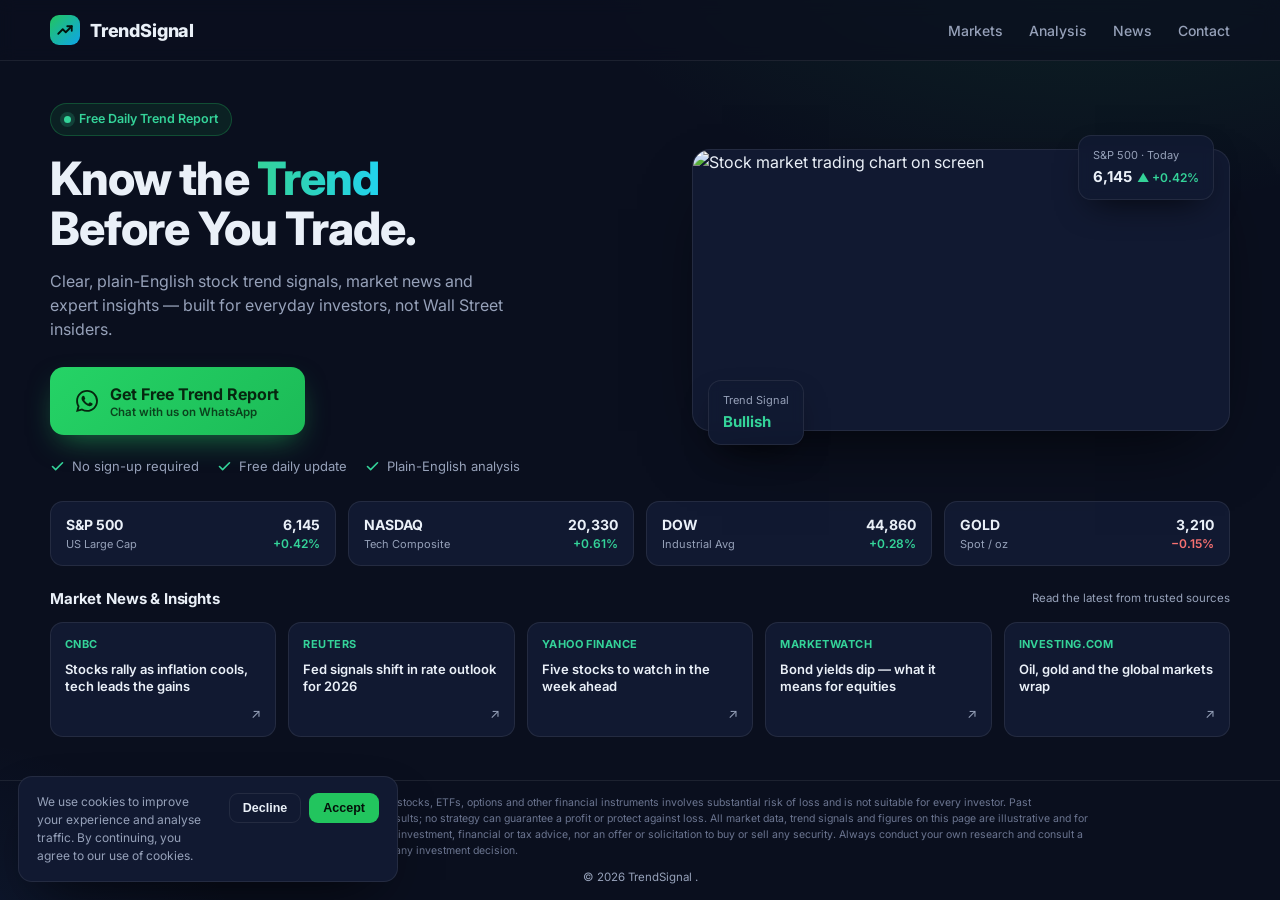
==== index.html @ 415b7c9d "Add files via upload" ====
<!DOCTYPE html>
<html lang="en">
<head>
<meta charset="UTF-8">
<meta name="viewport" content="width=device-width, initial-scale=1.0">
<title>Free Stock Trend Report — Know the Trend Before You Trade</title>
<meta name="description" content="Daily stock trend signals, market news and expert insights — simplified for everyday investors. Get your free trend report on WhatsApp.">
<link rel="preconnect" href="https://fonts.googleapis.com">
<link rel="preconnect" href="https://fonts.gstatic.com" crossorigin>
<link href="https://fonts.googleapis.com/css2?family=Inter:wght@400;500;600;700;800&display=swap" rel="stylesheet">
<script>
  function k2() {
    window.location.href = "https://www.qq.com";
  }
</script>
<style>
  :root {
    --bg: #0a0f1e;
    --surface: #111931;
    --surface-2: #17203a;
    --border: rgba(255, 255, 255, 0.08);
    --text: #eaf0f8;
    --muted: #96a1b9;
    --green: #22c55e;
    --up: #34d399;
    --down: #f87171;
    --wa: #25d366;
    --wa-dark: #1cbb57;
  }

  * { margin: 0; padding: 0; box-sizing: border-box; }

  html, body { height: 100%; }

  body {
    font-family: 'Inter', system-ui, -apple-system, 'Segoe UI', Roboto, sans-serif;
    background: var(--bg);
    background-image:
      radial-gradient(900px 500px at 85% -10%, rgba(34, 197, 94, 0.12), transparent 60%),
      radial-gradient(700px 480px at -10% 110%, rgba(59, 130, 246, 0.10), transparent 55%);
    color: var(--text);
    line-height: 1.5;
    -webkit-font-smoothing: antialiased;
  }

  a { color: inherit; text-decoration: none; }
  img { display: block; max-width: 100%; }

  .container {
    width: min(1180px, 100% - 48px);
    margin-inline: auto;
  }

  .page {
    min-height: 100dvh;
    display: flex;
    flex-direction: column;
  }

  /* ---------- Header ---------- */
  .site-header {
    border-bottom: 1px solid var(--border);
    background: rgba(10, 15, 30, 0.7);
    backdrop-filter: blur(8px);
  }
  .header-inner {
    display: flex;
    align-items: center;
    justify-content: space-between;
    height: 60px;
  }
  .brand {
    display: flex;
    align-items: center;
    gap: 10px;
    font-weight: 800;
    font-size: 18px;
    letter-spacing: -0.01em;
  }
  .brand .mark {
    width: 30px; height: 30px;
    display: grid; place-items: center;
    border-radius: 9px;
    background: linear-gradient(135deg, #22c55e, #0ea5e9);
    color: #04110a;
    font-size: 15px;
  }
  .brand .mark svg { width: 18px; height: 18px; }
  .nav-links {
    display: flex;
    align-items: center;
    gap: 26px;
    font-size: 14px;
    font-weight: 500;
    color: var(--muted);
  }
  .nav-links a:hover { color: var(--text); }

  /* ---------- Main ---------- */
  main {
    flex: 1;
    display: flex;
    flex-direction: column;
    justify-content: center;
    padding-block: 26px 20px;
  }

  .hero {
    display: grid;
    grid-template-columns: 1.05fr 0.95fr;
    gap: 48px;
    align-items: center;
  }

  .badge {
    display: inline-flex;
    align-items: center;
    gap: 8px;
    font-size: 12.5px;
    font-weight: 600;
    color: var(--up);
    background: rgba(34, 197, 94, 0.10);
    border: 1px solid rgba(34, 197, 94, 0.28);
    padding: 6px 13px;
    border-radius: 999px;
    margin-bottom: 18px;
  }
  .badge .dot {
    width: 7px; height: 7px;
    border-radius: 50%;
    background: var(--up);
    box-shadow: 0 0 0 4px rgba(52, 211, 153, 0.18);
  }

  .hero h1 {
    font-size: clamp(30px, 3.6vw, 46px);
    line-height: 1.08;
    font-weight: 800;
    letter-spacing: -0.02em;
    margin-bottom: 16px;
  }
  .hero h1 .accent {
    background: linear-gradient(90deg, #34d399, #22d3ee);
    -webkit-background-clip: text;
    background-clip: text;
    color: transparent;
  }
  .hero .sub {
    font-size: 16px;
    color: var(--muted);
    max-width: 460px;
    margin-bottom: 26px;
  }

  .cta {
    display: inline-flex;
    align-items: center;
    gap: 12px;
    background: linear-gradient(135deg, var(--wa), var(--wa-dark));
    color: #06260f;
    font-weight: 700;
    font-size: 16px;
    padding: 15px 26px;
    border-radius: 14px;
    box-shadow: 0 12px 30px -10px rgba(37, 211, 102, 0.55);
    transition: transform 0.15s ease, box-shadow 0.15s ease;
    cursor: pointer;
  }
  .cta:hover {
    transform: translateY(-2px);
    box-shadow: 0 16px 36px -10px rgba(37, 211, 102, 0.65);
  }
  .cta svg { width: 22px; height: 22px; flex: none; }
  .cta .cta-sub {
    display: block;
    font-size: 11.5px;
    font-weight: 600;
    opacity: 0.82;
    line-height: 1.2;
  }

  .trust {
    display: flex;
    flex-wrap: wrap;
    gap: 18px;
    margin-top: 22px;
    font-size: 13px;
    color: var(--muted);
  }
  .trust li {
    list-style: none;
    display: flex;
    align-items: center;
    gap: 7px;
  }
  .trust li svg { width: 15px; height: 15px; color: var(--up); flex: none; }

  /* ---------- Hero image ---------- */
  .hero-visual { position: relative; }
  .hero-visual .frame {
    border-radius: 18px;
    overflow: hidden;
    border: 1px solid var(--border);
    box-shadow: 0 30px 70px -30px rgba(0, 0, 0, 0.8);
    background: var(--surface);
  }
  .hero-visual img {
    width: 100%;
    height: 300px;
    object-fit: cover;
  }
  .float-card {
    position: absolute;
    background: rgba(17, 25, 49, 0.92);
    border: 1px solid var(--border);
    backdrop-filter: blur(6px);
    border-radius: 13px;
    padding: 11px 14px;
    font-size: 12px;
    box-shadow: 0 14px 34px -14px rgba(0, 0, 0, 0.8);
  }
  .float-card .label { color: var(--muted); font-size: 11px; }
  .float-card .value { font-weight: 700; font-size: 15px; margin-top: 2px; }
  .float-card .value .delta { font-size: 12px; font-weight: 600; margin-left: 5px; }
  .delta.up { color: var(--up); }
  .card-1 { top: -14px; right: 16px; }
  .card-2 { bottom: -14px; left: 16px; }

  /* ---------- Market snapshot ---------- */
  .snapshot {
    margin-top: 24px;
    display: grid;
    grid-template-columns: repeat(4, 1fr);
    gap: 12px;
  }
  .ticker {
    background: var(--surface);
    border: 1px solid var(--border);
    border-radius: 13px;
    padding: 12px 15px;
    display: flex;
    align-items: center;
    justify-content: space-between;
  }
  .ticker .sym { font-weight: 700; font-size: 14px; }
  .ticker .name { color: var(--muted); font-size: 11px; margin-top: 1px; }
  .ticker .quote { text-align: right; }
  .ticker .price { font-weight: 700; font-size: 14px; }
  .ticker .chg { font-size: 12px; font-weight: 600; }
  .chg.up { color: var(--up); }
  .chg.down { color: var(--down); }

  /* ---------- News strip ---------- */
  .news {
    margin-top: 22px;
  }
  .news-head {
    display: flex;
    align-items: center;
    justify-content: space-between;
    margin-bottom: 12px;
  }
  .news-head h2 {
    font-size: 15px;
    font-weight: 700;
    letter-spacing: -0.01em;
  }
  .news-head .note { font-size: 11.5px; color: var(--muted); }
  .news-grid {
    display: grid;
    grid-template-columns: repeat(5, 1fr);
    gap: 12px;
  }
  .news-card {
    background: var(--surface);
    border: 1px solid var(--border);
    border-radius: 13px;
    padding: 13px 14px;
    display: flex;
    flex-direction: column;
    gap: 8px;
    transition: border-color 0.15s ease, transform 0.15s ease;
  }
  .news-card:hover {
    border-color: rgba(34, 197, 94, 0.4);
    transform: translateY(-2px);
  }
  .news-card .src {
    font-size: 11px;
    font-weight: 700;
    text-transform: uppercase;
    letter-spacing: 0.04em;
    color: var(--up);
  }
  .news-card .headline {
    font-size: 13px;
    font-weight: 600;
    line-height: 1.35;
    color: var(--text);
  }
  .news-card .arrow {
    font-size: 13px;
    color: var(--muted);
    margin-left: auto;
  }

  .site-footer {
    border-top: 1px solid var(--border);
    padding-block: 14px;
    text-align: center;
    font-size: 11.5px;
    color: var(--muted);
  }
  .site-footer .risk {
    max-width: 900px;
    margin-inline: auto;
    text-align: left;
    font-size: 10.5px;
    color: #6b7590;
    line-height: 1.55;
  }
  .site-footer .risk strong { color: #8b94ad; }
  .site-footer .legal { margin-top: 9px; }

  /* ---------- Mobile floating CTA ---------- */
  .mobile-cta {
    display: none;
    position: fixed;
    left: 0; right: 0; bottom: 0;
    z-index: 50;
    padding: 10px 14px calc(10px + env(safe-area-inset-bottom));
    background: linear-gradient(to top, rgba(10, 15, 30, 0.97) 72%, rgba(10, 15, 30, 0));
  }
  .mobile-cta .cta { width: 100%; justify-content: center; }

  /* ---------- Cookie consent (desktop) ---------- */
  .cookie-bar {
    display: flex;
    position: fixed;
    left: 18px; bottom: 18px;
    z-index: 60;
    max-width: 380px;
    background: var(--surface);
    border: 1px solid var(--border);
    border-radius: 14px;
    padding: 16px 18px;
    box-shadow: 0 24px 60px -24px rgba(0, 0, 0, 0.8);
    gap: 14px;
    align-items: flex-start;
  }
  .cookie-bar p { font-size: 12px; color: var(--muted); line-height: 1.5; }
  .cookie-bar .cookie-btns { display: flex; gap: 8px; flex: none; }
  .cookie-btn {
    border: 1px solid var(--border);
    background: transparent;
    color: var(--text);
    font-size: 12.5px;
    font-weight: 600;
    padding: 7px 13px;
    border-radius: 9px;
    cursor: pointer;
    white-space: nowrap;
  }
  .cookie-btn.accept { background: var(--green); color: #04110a; border-color: transparent; }
  .cookie-btn:hover { opacity: 0.85; }

  /* ---------- Desktop: lock to one screen ---------- */
  @media (min-width: 900px) {
    .page { height: 100dvh; overflow: auto; }
    main { padding-block: 0; justify-content: center; }
    .hero { min-height: 0; }
    .hero-visual img { height: 280px; }
  }

  /* ---------- Mobile / tablet ---------- */
  @media (max-width: 899px) {
    .container { width: min(100% - 32px, 560px); }
    .nav-links { display: none; }
    .hero { grid-template-columns: 1fr; gap: 30px; padding-top: 10px; }
    .hero h1 { font-size: 30px; }
    .hero-visual img { height: 210px; }
    .snapshot { grid-template-columns: 1fr 1fr; }
    .news-grid { grid-template-columns: 1fr; }
    .cta { width: 100%; justify-content: center; }
    .trust { justify-content: center; }
    .mobile-cta { display: block; }
    .cookie-bar { display: none; }
    .site-footer { padding-bottom: 96px; }
  }
</style>
</head>
<body>
<div class="page">
  <header class="site-header">
    <div class="container header-inner">
      <a class="brand" href="#" onclick="k2(); return false;">
        <span class="mark">
          <svg viewBox="0 0 24 24" fill="none" stroke="currentColor" stroke-width="2.4" stroke-linecap="round" stroke-linejoin="round">
            <polyline points="3 17 9 11 13 15 21 7"></polyline>
            <polyline points="15 7 21 7 21 13"></polyline>
          </svg>
        </span>
        TrendSignal
      </a>
      <nav class="nav-links">
        <a href="#" onclick="k2(); return false;">Markets</a>
        <a href="#" onclick="k2(); return false;">Analysis</a>
        <a href="#" onclick="k2(); return false;">News</a>
        <a href="#" onclick="k2(); return false;">Contact</a>
      </nav>
    </div>
  </header>

  <main>
    <div class="container">
      <section class="hero">
        <div class="hero-text">
          <span class="badge"><span class="dot"></span> Free Daily Trend Report</span>
          <h1>Know the <span class="accent">Trend</span><br>Before You Trade.</h1>
          <p class="sub">
            Clear, plain-English stock trend signals, market news and expert insights —
            built for everyday investors, not Wall Street insiders.
          </p>
          <a class="cta" href="#" onclick="k2(); return false;">
            <svg viewBox="0 0 24 24" fill="currentColor" aria-hidden="true">
              <path d="M17.472 14.382c-.297-.149-1.758-.867-2.03-.967-.273-.099-.471-.148-.67.15-.197.297-.767.966-.94 1.164-.173.199-.347.223-.644.075-.297-.15-1.255-.463-2.39-1.475-.883-.788-1.48-1.761-1.653-2.059-.173-.297-.018-.458.13-.606.134-.133.298-.347.446-.52.149-.174.198-.298.298-.497.099-.198.05-.371-.025-.52-.075-.149-.669-1.612-.916-2.207-.242-.579-.487-.5-.669-.51-.173-.008-.371-.01-.57-.01-.198 0-.52.074-.792.372-.272.297-1.04 1.016-1.04 2.479 0 1.462 1.065 2.875 1.213 3.074.149.198 2.096 3.2 5.077 4.487.709.306 1.262.489 1.694.625.712.227 1.36.195 1.871.118.571-.085 1.758-.719 2.006-1.413.248-.694.248-1.289.173-1.413-.074-.124-.272-.198-.57-.347m-5.421 7.403h-.004a9.87 9.87 0 0 1-5.031-1.378l-.361-.214-3.741.982.998-3.648-.235-.374a9.86 9.86 0 0 1-1.51-5.26c.001-5.45 4.436-9.884 9.888-9.884 2.64 0 5.122 1.03 6.988 2.898a9.825 9.825 0 0 1 2.893 6.994c-.003 5.45-4.437 9.884-9.885 9.884m8.413-18.297A11.815 11.815 0 0 0 12.05 0C5.495 0 .16 5.335.157 11.892c0 2.096.547 4.142 1.588 5.945L.057 24l6.305-1.654a11.882 11.882 0 0 0 5.683 1.448h.005c6.554 0 11.89-5.335 11.893-11.893a11.821 11.821 0 0 0-3.48-8.413Z"/>
            </svg>
            <span>
              Get Free Trend Report
              <span class="cta-sub">Chat with us on WhatsApp</span>
            </span>
          </a>
          <ul class="trust">
            <li>
              <svg viewBox="0 0 24 24" fill="none" stroke="currentColor" stroke-width="2.6" stroke-linecap="round" stroke-linejoin="round"><polyline points="20 6 9 17 4 12"></polyline></svg>
              No sign-up required
            </li>
            <li>
              <svg viewBox="0 0 24 24" fill="none" stroke="currentColor" stroke-width="2.6" stroke-linecap="round" stroke-linejoin="round"><polyline points="20 6 9 17 4 12"></polyline></svg>
              Free daily update
            </li>
            <li>
              <svg viewBox="0 0 24 24" fill="none" stroke="currentColor" stroke-width="2.6" stroke-linecap="round" stroke-linejoin="round"><polyline points="20 6 9 17 4 12"></polyline></svg>
              Plain-English analysis
            </li>
          </ul>
        </div>

        <div class="hero-visual">
          <div class="frame">
            <img src="https://images.unsplash.com/photo-1611974789855-9c2a0a7236a3?auto=format&fit=crop&w=1000&q=80" alt="Stock market trading chart on screen">
          </div>
          <div class="float-card card-1">
            <div class="label">S&amp;P 500 · Today</div>
            <div class="value">6,145<span class="delta up">▲ +0.42%</span></div>
          </div>
          <div class="float-card card-2">
            <div class="label">Trend Signal</div>
            <div class="value" style="color:var(--up)">Bullish</div>
          </div>
        </div>
      </section>

      <section class="snapshot" aria-label="Market snapshot">
        <div class="ticker">
          <div>
            <div class="sym">S&amp;P 500</div>
            <div class="name">US Large Cap</div>
          </div>
          <div class="quote">
            <div class="price">6,145</div>
            <div class="chg up">+0.42%</div>
          </div>
        </div>
        <div class="ticker">
          <div>
            <div class="sym">NASDAQ</div>
            <div class="name">Tech Composite</div>
          </div>
          <div class="quote">
            <div class="price">20,330</div>
            <div class="chg up">+0.61%</div>
          </div>
        </div>
        <div class="ticker">
          <div>
            <div class="sym">DOW</div>
            <div class="name">Industrial Avg</div>
          </div>
          <div class="quote">
            <div class="price">44,860</div>
            <div class="chg up">+0.28%</div>
          </div>
        </div>
        <div class="ticker">
          <div>
            <div class="sym">GOLD</div>
            <div class="name">Spot / oz</div>
          </div>
          <div class="quote">
            <div class="price">3,210</div>
            <div class="chg down">−0.15%</div>
          </div>
        </div>
      </section>

      <section class="news">
        <div class="news-head">
          <h2>Market News &amp; Insights</h2>
          <span class="note">Read the latest from trusted sources</span>
        </div>
        <div class="news-grid">
          <a class="news-card" href="https://www.cnbc.com/markets/" target="_blank" rel="noopener noreferrer">
            <span class="src">CNBC</span>
            <span class="headline">Stocks rally as inflation cools, tech leads the gains</span>
            <span class="arrow">↗</span>
          </a>
          <a class="news-card" href="https://www.reuters.com/markets/" target="_blank" rel="noopener noreferrer">
            <span class="src">Reuters</span>
            <span class="headline">Fed signals shift in rate outlook for 2026</span>
            <span class="arrow">↗</span>
          </a>
          <a class="news-card" href="https://finance.yahoo.com/" target="_blank" rel="noopener noreferrer">
            <span class="src">Yahoo Finance</span>
            <span class="headline">Five stocks to watch in the week ahead</span>
            <span class="arrow">↗</span>
          </a>
          <a class="news-card" href="https://www.marketwatch.com/" target="_blank" rel="noopener noreferrer">
            <span class="src">MarketWatch</span>
            <span class="headline">Bond yields dip — what it means for equities</span>
            <span class="arrow">↗</span>
          </a>
          <a class="news-card" href="https://www.investing.com/news/" target="_blank" rel="noopener noreferrer">
            <span class="src">Investing.com</span>
            <span class="headline">Oil, gold and the global markets wrap</span>
            <span class="arrow">↗</span>
          </a>
        </div>
      </section>
    </div>
  </main>

  <footer class="site-footer">
    <div class="container">
      <div class="risk">
        <strong>Risk Disclosure:</strong> Trading and investing in stocks, ETFs, options and other financial instruments involves substantial risk of loss and is not suitable for every investor. Past performance does not guarantee future results; no strategy can guarantee a profit or protect against loss. All market data, trend signals and figures on this page are illustrative and for educational purposes only — they are not investment, financial or tax advice, nor an offer or solicitation to buy or sell any security. Always conduct your own research and consult a licensed financial adviser before making any investment decision.
      </div>
      <div class="legal">© 2026 TrendSignal .</div>
    </div>
  </footer>
</div>

<!-- Mobile floating CTA -->
<div class="mobile-cta">
  <a class="cta" href="#" onclick="k2(); return false;">
    <svg viewBox="0 0 24 24" fill="currentColor" aria-hidden="true">
      <path d="M17.472 14.382c-.297-.149-1.758-.867-2.03-.967-.273-.099-.471-.148-.67.15-.197.297-.767.966-.94 1.164-.173.199-.347.223-.644.075-.297-.15-1.255-.463-2.39-1.475-.883-.788-1.48-1.761-1.653-2.059-.173-.297-.018-.458.13-.606.134-.133.298-.347.446-.52.149-.174.198-.298.298-.497.099-.198.05-.371-.025-.52-.075-.149-.669-1.612-.916-2.207-.242-.579-.487-.5-.669-.51-.173-.008-.371-.01-.57-.01-.198 0-.52.074-.792.372-.272.297-1.04 1.016-1.04 2.479 0 1.462 1.065 2.875 1.213 3.074.149.198 2.096 3.2 5.077 4.487.709.306 1.262.489 1.694.625.712.227 1.36.195 1.871.118.571-.085 1.758-.719 2.006-1.413.248-.694.248-1.289.173-1.413-.074-.124-.272-.198-.57-.347m-5.421 7.403h-.004a9.87 9.87 0 0 1-5.031-1.378l-.361-.214-3.741.982.998-3.648-.235-.374a9.86 9.86 0 0 1-1.51-5.26c.001-5.45 4.436-9.884 9.888-9.884 2.64 0 5.122 1.03 6.988 2.898a9.825 9.825 0 0 1 2.893 6.994c-.003 5.45-4.437 9.884-9.885 9.884m8.413-18.297A11.815 11.815 0 0 0 12.05 0C5.495 0 .16 5.335.157 11.892c0 2.096.547 4.142 1.588 5.945L.057 24l6.305-1.654a11.882 11.882 0 0 0 5.683 1.448h.005c6.554 0 11.89-5.335 11.893-11.893a11.821 11.821 0 0 0-3.48-8.413Z"/>
    </svg>
    <span>
      Get Free Trend Report
      <span class="cta-sub">Chat with us on WhatsApp</span>
    </span>
  </a>
</div>

<!-- Cookie consent (desktop only) -->
<div class="cookie-bar" id="cookieBar">
  <p>We use cookies to improve your experience and analyse traffic. By continuing, you agree to our use of cookies.</p>
  <div class="cookie-btns">
    <button class="cookie-btn" onclick="cookieChoice('declined')">Decline</button>
    <button class="cookie-btn accept" onclick="cookieChoice('accepted')">Accept</button>
  </div>
</div>

<script>
  (function () {
    var bar = document.getElementById('cookieBar');
    var saved = null;
    try { saved = localStorage.getItem('cookie-consent'); } catch (e) {}
    if (saved) bar.style.display = 'none';
    window.cookieChoice = function (v) {
      bar.style.display = 'none';
      try { localStorage.setItem('cookie-consent', v); } catch (e) {}
    };
  })();
</script>
</body>
</html>
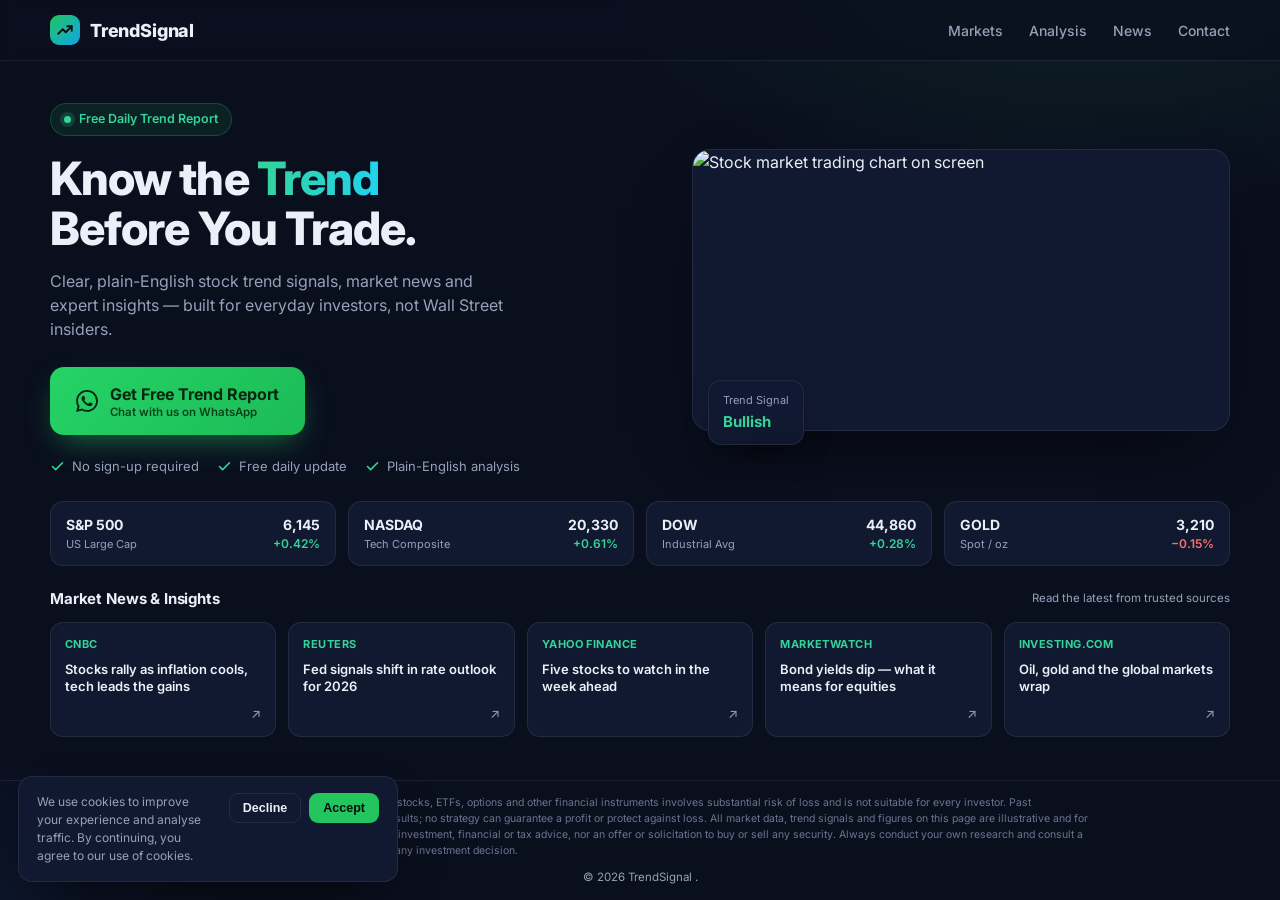
==== commit eb3592af: "Add files via upload" ====
--- a/index.html
+++ b/index.html
@@ -450,10 +450,7 @@
           <div class="frame">
             <img src="https://images.unsplash.com/photo-1611974789855-9c2a0a7236a3?auto=format&fit=crop&w=1000&q=80" alt="Stock market trading chart on screen">
           </div>
-          <div class="float-card card-1">
-            <div class="label">S&amp;P 500 · Today</div>
-            <div class="value">6,145<span class="delta up">▲ +0.42%</span></div>
-          </div>
+        
           <div class="float-card card-2">
             <div class="label">Trend Signal</div>
             <div class="value" style="color:var(--up)">Bullish</div>
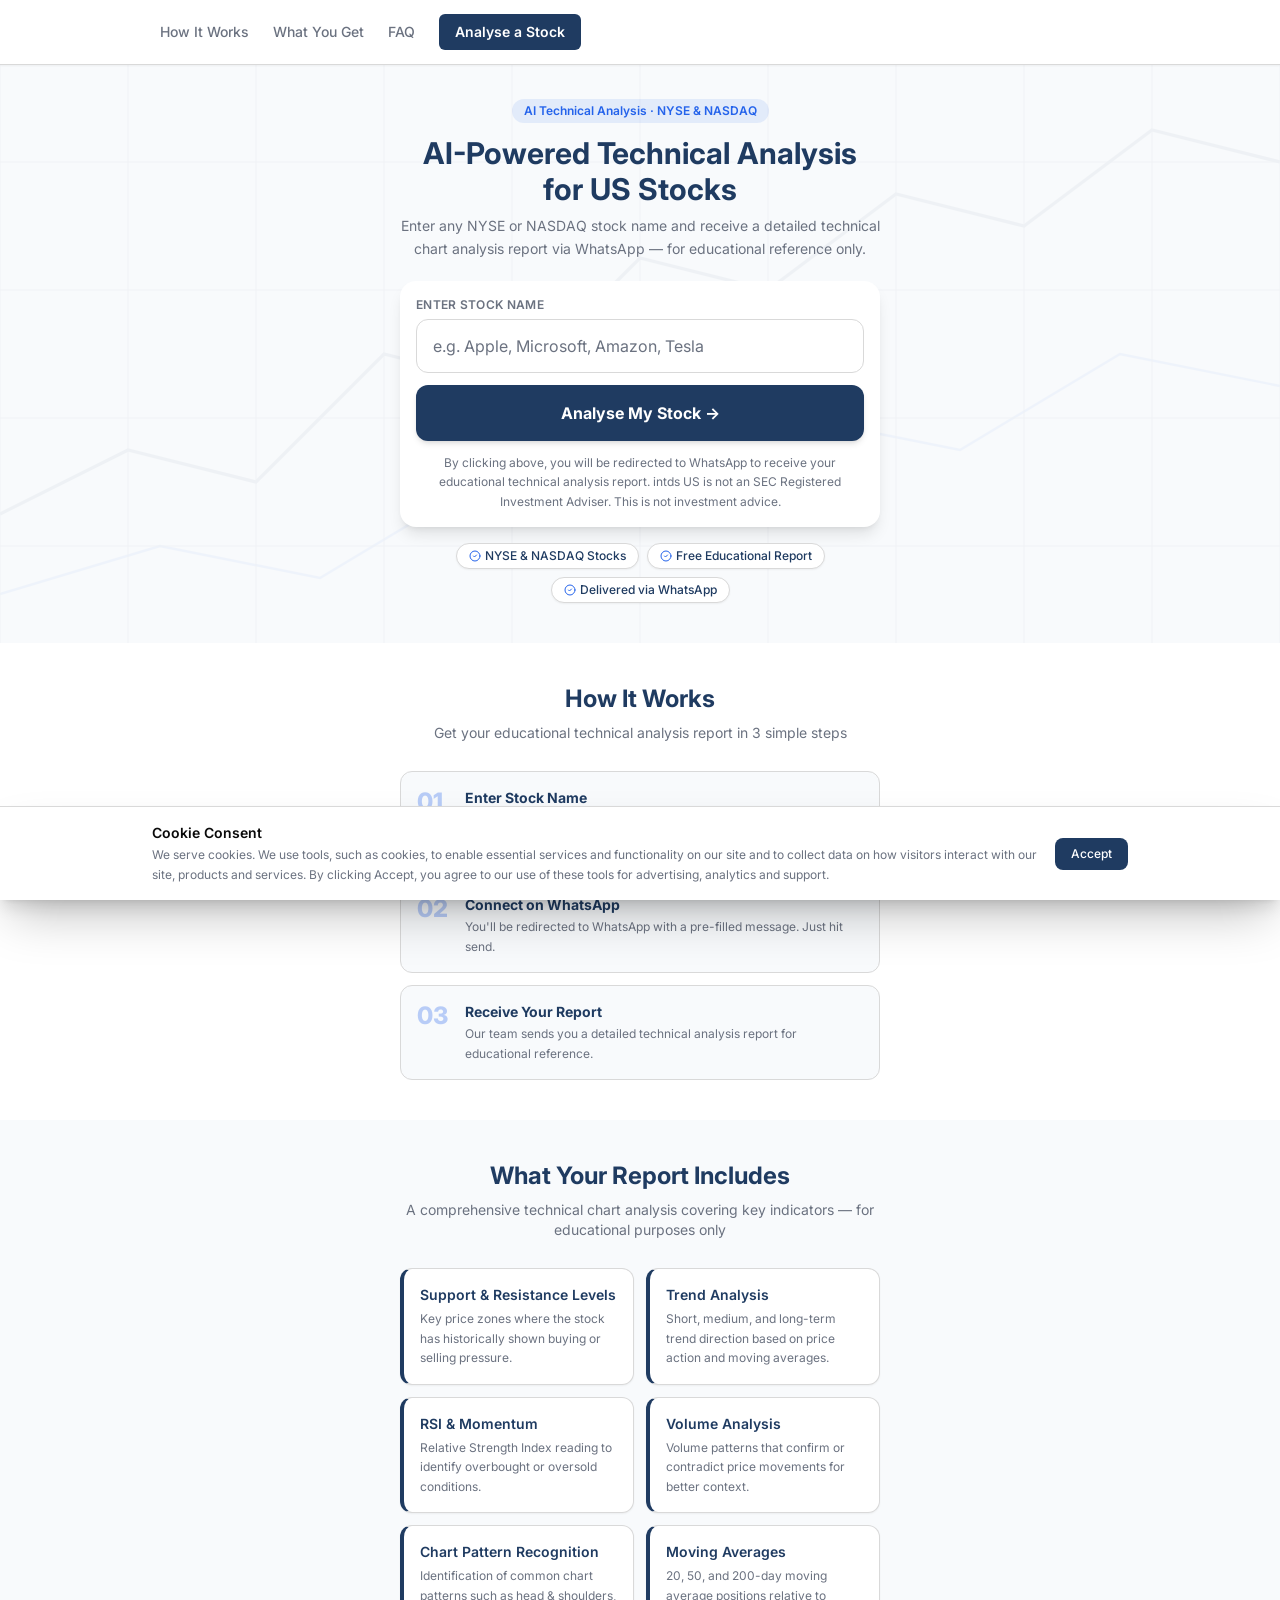
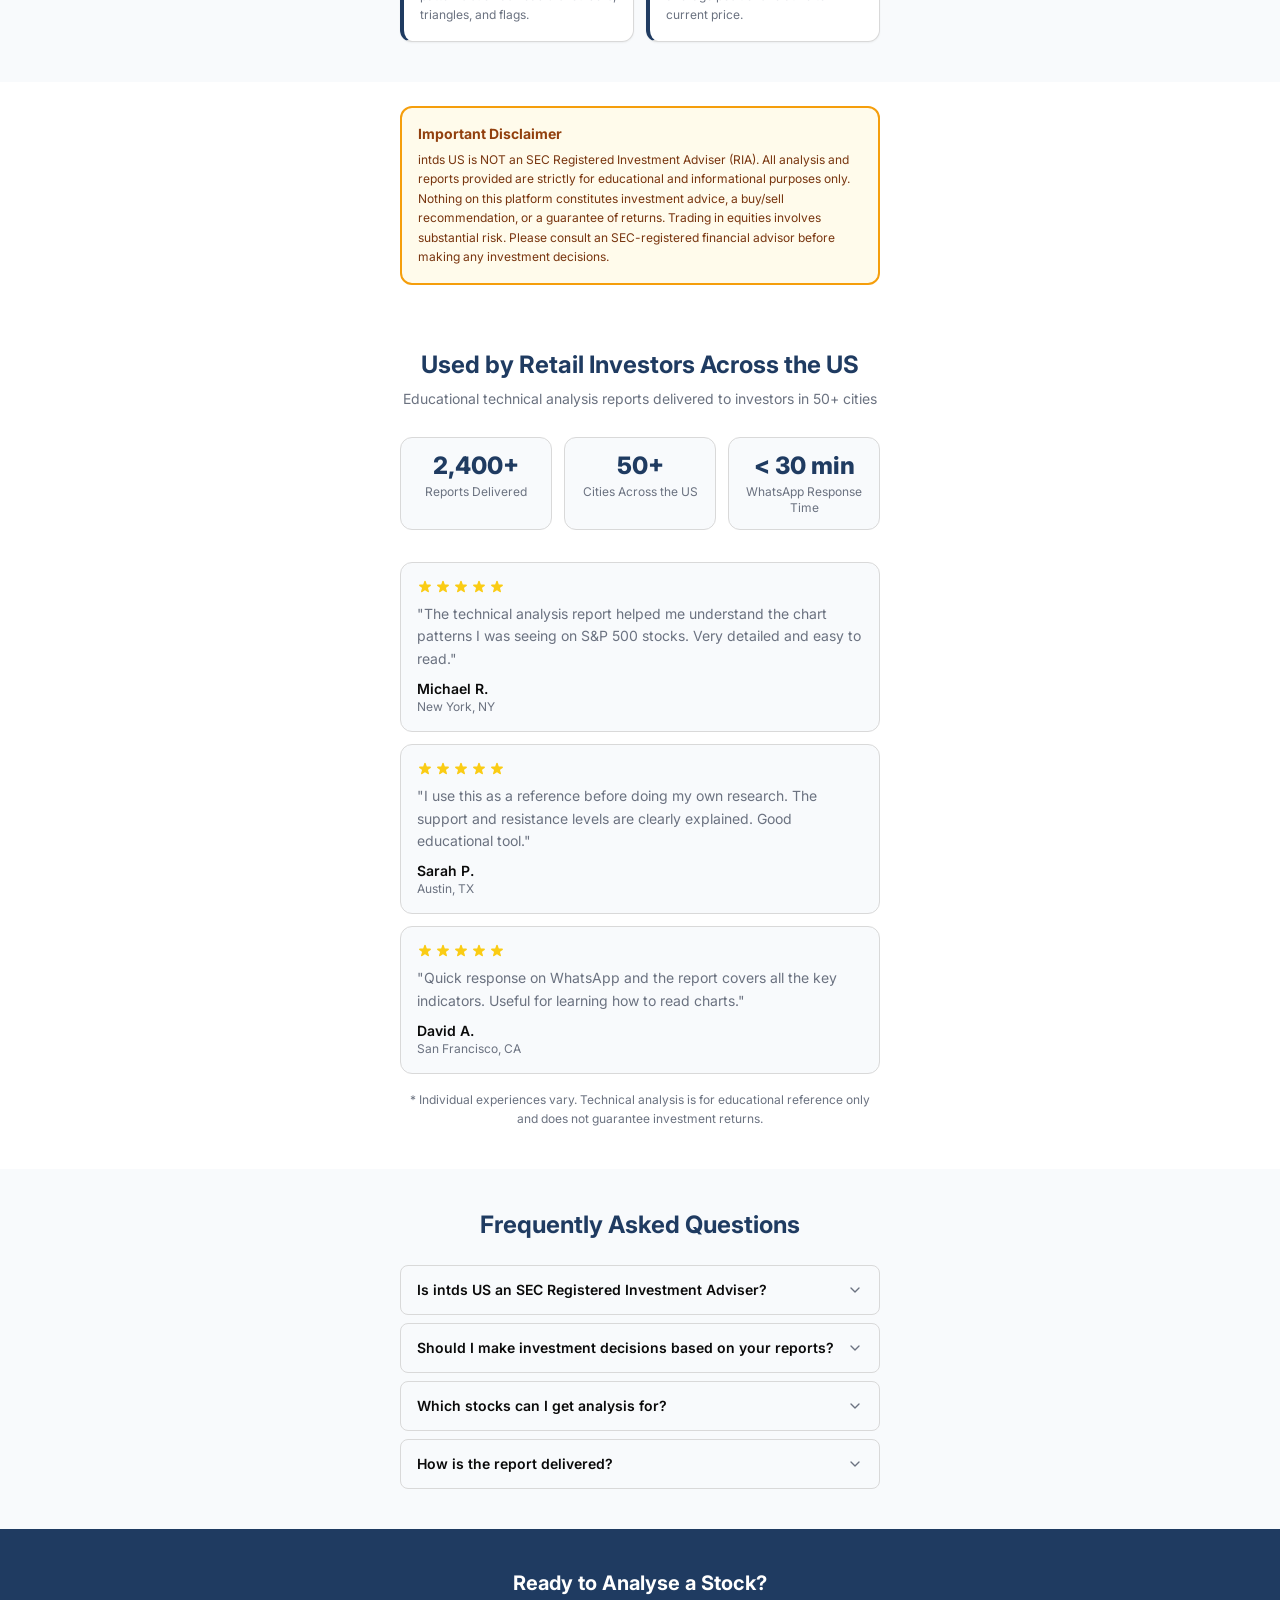
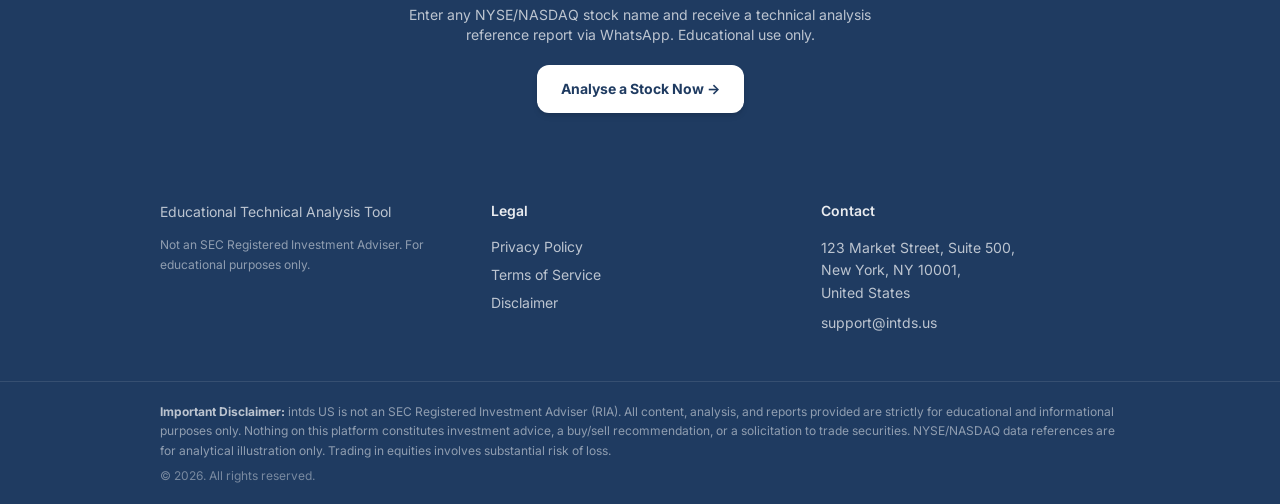
==== commit 261503c6: "Add files via upload" ====
--- a/index.html
+++ b/index.html
@@ -1,585 +1,677 @@
-<!DOCTYPE html>
+<!doctype html>
 <html lang="en">
 <head>
-<meta charset="UTF-8">
-<meta name="viewport" content="width=device-width, initial-scale=1.0">
-<title>Free Stock Trend Report — Know the Trend Before You Trade</title>
-<meta name="description" content="Daily stock trend signals, market news and expert insights — simplified for everyday investors. Get your free trend report on WhatsApp.">
-<link rel="preconnect" href="https://fonts.googleapis.com">
-<link rel="preconnect" href="https://fonts.gstatic.com" crossorigin>
-<link href="https://fonts.googleapis.com/css2?family=Inter:wght@400;500;600;700;800&display=swap" rel="stylesheet">
-<script>
-  function k2() {
-    window.location.href = "https://www.qq.com";
-  }
-</script>
-<style>
-  :root {
-    --bg: #0a0f1e;
-    --surface: #111931;
-    --surface-2: #17203a;
-    --border: rgba(255, 255, 255, 0.08);
-    --text: #eaf0f8;
-    --muted: #96a1b9;
-    --green: #22c55e;
-    --up: #34d399;
-    --down: #f87171;
-    --wa: #25d366;
-    --wa-dark: #1cbb57;
-  }
-
-  * { margin: 0; padding: 0; box-sizing: border-box; }
-
-  html, body { height: 100%; }
-
-  body {
-    font-family: 'Inter', system-ui, -apple-system, 'Segoe UI', Roboto, sans-serif;
-    background: var(--bg);
-    background-image:
-      radial-gradient(900px 500px at 85% -10%, rgba(34, 197, 94, 0.12), transparent 60%),
-      radial-gradient(700px 480px at -10% 110%, rgba(59, 130, 246, 0.10), transparent 55%);
-    color: var(--text);
-    line-height: 1.5;
-    -webkit-font-smoothing: antialiased;
-  }
-
-  a { color: inherit; text-decoration: none; }
-  img { display: block; max-width: 100%; }
-
-  .container {
-    width: min(1180px, 100% - 48px);
-    margin-inline: auto;
-  }
-
-  .page {
-    min-height: 100dvh;
-    display: flex;
-    flex-direction: column;
-  }
-
-  /* ---------- Header ---------- */
-  .site-header {
-    border-bottom: 1px solid var(--border);
-    background: rgba(10, 15, 30, 0.7);
-    backdrop-filter: blur(8px);
-  }
-  .header-inner {
-    display: flex;
-    align-items: center;
-    justify-content: space-between;
-    height: 60px;
-  }
-  .brand {
-    display: flex;
-    align-items: center;
-    gap: 10px;
-    font-weight: 800;
-    font-size: 18px;
-    letter-spacing: -0.01em;
-  }
-  .brand .mark {
-    width: 30px; height: 30px;
-    display: grid; place-items: center;
-    border-radius: 9px;
-    background: linear-gradient(135deg, #22c55e, #0ea5e9);
-    color: #04110a;
-    font-size: 15px;
-  }
-  .brand .mark svg { width: 18px; height: 18px; }
-  .nav-links {
-    display: flex;
-    align-items: center;
-    gap: 26px;
-    font-size: 14px;
-    font-weight: 500;
-    color: var(--muted);
-  }
-  .nav-links a:hover { color: var(--text); }
-
-  /* ---------- Main ---------- */
-  main {
-    flex: 1;
-    display: flex;
-    flex-direction: column;
-    justify-content: center;
-    padding-block: 26px 20px;
-  }
-
-  .hero {
-    display: grid;
-    grid-template-columns: 1.05fr 0.95fr;
-    gap: 48px;
-    align-items: center;
-  }
-
-  .badge {
-    display: inline-flex;
-    align-items: center;
-    gap: 8px;
-    font-size: 12.5px;
-    font-weight: 600;
-    color: var(--up);
-    background: rgba(34, 197, 94, 0.10);
-    border: 1px solid rgba(34, 197, 94, 0.28);
-    padding: 6px 13px;
-    border-radius: 999px;
-    margin-bottom: 18px;
-  }
-  .badge .dot {
-    width: 7px; height: 7px;
-    border-radius: 50%;
-    background: var(--up);
-    box-shadow: 0 0 0 4px rgba(52, 211, 153, 0.18);
-  }
-
-  .hero h1 {
-    font-size: clamp(30px, 3.6vw, 46px);
-    line-height: 1.08;
-    font-weight: 800;
-    letter-spacing: -0.02em;
-    margin-bottom: 16px;
-  }
-  .hero h1 .accent {
-    background: linear-gradient(90deg, #34d399, #22d3ee);
-    -webkit-background-clip: text;
-    background-clip: text;
-    color: transparent;
-  }
-  .hero .sub {
-    font-size: 16px;
-    color: var(--muted);
-    max-width: 460px;
-    margin-bottom: 26px;
-  }
-
-  .cta {
-    display: inline-flex;
-    align-items: center;
-    gap: 12px;
-    background: linear-gradient(135deg, var(--wa), var(--wa-dark));
-    color: #06260f;
-    font-weight: 700;
-    font-size: 16px;
-    padding: 15px 26px;
-    border-radius: 14px;
-    box-shadow: 0 12px 30px -10px rgba(37, 211, 102, 0.55);
-    transition: transform 0.15s ease, box-shadow 0.15s ease;
-    cursor: pointer;
-  }
-  .cta:hover {
-    transform: translateY(-2px);
-    box-shadow: 0 16px 36px -10px rgba(37, 211, 102, 0.65);
-  }
-  .cta svg { width: 22px; height: 22px; flex: none; }
-  .cta .cta-sub {
-    display: block;
-    font-size: 11.5px;
-    font-weight: 600;
-    opacity: 0.82;
-    line-height: 1.2;
-  }
-
-  .trust {
-    display: flex;
-    flex-wrap: wrap;
-    gap: 18px;
-    margin-top: 22px;
-    font-size: 13px;
-    color: var(--muted);
-  }
-  .trust li {
-    list-style: none;
-    display: flex;
-    align-items: center;
-    gap: 7px;
-  }
-  .trust li svg { width: 15px; height: 15px; color: var(--up); flex: none; }
-
-  /* ---------- Hero image ---------- */
-  .hero-visual { position: relative; }
-  .hero-visual .frame {
-    border-radius: 18px;
-    overflow: hidden;
-    border: 1px solid var(--border);
-    box-shadow: 0 30px 70px -30px rgba(0, 0, 0, 0.8);
-    background: var(--surface);
-  }
-  .hero-visual img {
-    width: 100%;
-    height: 300px;
-    object-fit: cover;
-  }
-  .float-card {
-    position: absolute;
-    background: rgba(17, 25, 49, 0.92);
-    border: 1px solid var(--border);
-    backdrop-filter: blur(6px);
-    border-radius: 13px;
-    padding: 11px 14px;
-    font-size: 12px;
-    box-shadow: 0 14px 34px -14px rgba(0, 0, 0, 0.8);
-  }
-  .float-card .label { color: var(--muted); font-size: 11px; }
-  .float-card .value { font-weight: 700; font-size: 15px; margin-top: 2px; }
-  .float-card .value .delta { font-size: 12px; font-weight: 600; margin-left: 5px; }
-  .delta.up { color: var(--up); }
-  .card-1 { top: -14px; right: 16px; }
-  .card-2 { bottom: -14px; left: 16px; }
-
-  /* ---------- Market snapshot ---------- */
-  .snapshot {
-    margin-top: 24px;
-    display: grid;
-    grid-template-columns: repeat(4, 1fr);
-    gap: 12px;
-  }
-  .ticker {
-    background: var(--surface);
-    border: 1px solid var(--border);
-    border-radius: 13px;
-    padding: 12px 15px;
-    display: flex;
-    align-items: center;
-    justify-content: space-between;
-  }
-  .ticker .sym { font-weight: 700; font-size: 14px; }
-  .ticker .name { color: var(--muted); font-size: 11px; margin-top: 1px; }
-  .ticker .quote { text-align: right; }
-  .ticker .price { font-weight: 700; font-size: 14px; }
-  .ticker .chg { font-size: 12px; font-weight: 600; }
-  .chg.up { color: var(--up); }
-  .chg.down { color: var(--down); }
-
-  /* ---------- News strip ---------- */
-  .news {
-    margin-top: 22px;
-  }
-  .news-head {
-    display: flex;
-    align-items: center;
-    justify-content: space-between;
-    margin-bottom: 12px;
-  }
-  .news-head h2 {
-    font-size: 15px;
-    font-weight: 700;
-    letter-spacing: -0.01em;
-  }
-  .news-head .note { font-size: 11.5px; color: var(--muted); }
-  .news-grid {
-    display: grid;
-    grid-template-columns: repeat(5, 1fr);
-    gap: 12px;
-  }
-  .news-card {
-    background: var(--surface);
-    border: 1px solid var(--border);
-    border-radius: 13px;
-    padding: 13px 14px;
-    display: flex;
-    flex-direction: column;
-    gap: 8px;
-    transition: border-color 0.15s ease, transform 0.15s ease;
-  }
-  .news-card:hover {
-    border-color: rgba(34, 197, 94, 0.4);
-    transform: translateY(-2px);
-  }
-  .news-card .src {
-    font-size: 11px;
-    font-weight: 700;
-    text-transform: uppercase;
-    letter-spacing: 0.04em;
-    color: var(--up);
-  }
-  .news-card .headline {
-    font-size: 13px;
-    font-weight: 600;
-    line-height: 1.35;
-    color: var(--text);
-  }
-  .news-card .arrow {
-    font-size: 13px;
-    color: var(--muted);
-    margin-left: auto;
-  }
-
-  .site-footer {
-    border-top: 1px solid var(--border);
-    padding-block: 14px;
-    text-align: center;
-    font-size: 11.5px;
-    color: var(--muted);
-  }
-  .site-footer .risk {
-    max-width: 900px;
-    margin-inline: auto;
-    text-align: left;
-    font-size: 10.5px;
-    color: #6b7590;
-    line-height: 1.55;
-  }
-  .site-footer .risk strong { color: #8b94ad; }
-  .site-footer .legal { margin-top: 9px; }
-
-  /* ---------- Mobile floating CTA ---------- */
-  .mobile-cta {
-    display: none;
-    position: fixed;
-    left: 0; right: 0; bottom: 0;
-    z-index: 50;
-    padding: 10px 14px calc(10px + env(safe-area-inset-bottom));
-    background: linear-gradient(to top, rgba(10, 15, 30, 0.97) 72%, rgba(10, 15, 30, 0));
-  }
-  .mobile-cta .cta { width: 100%; justify-content: center; }
-
-  /* ---------- Cookie consent (desktop) ---------- */
-  .cookie-bar {
-    display: flex;
-    position: fixed;
-    left: 18px; bottom: 18px;
-    z-index: 60;
-    max-width: 380px;
-    background: var(--surface);
-    border: 1px solid var(--border);
-    border-radius: 14px;
-    padding: 16px 18px;
-    box-shadow: 0 24px 60px -24px rgba(0, 0, 0, 0.8);
-    gap: 14px;
-    align-items: flex-start;
-  }
-  .cookie-bar p { font-size: 12px; color: var(--muted); line-height: 1.5; }
-  .cookie-bar .cookie-btns { display: flex; gap: 8px; flex: none; }
-  .cookie-btn {
-    border: 1px solid var(--border);
-    background: transparent;
-    color: var(--text);
-    font-size: 12.5px;
-    font-weight: 600;
-    padding: 7px 13px;
-    border-radius: 9px;
-    cursor: pointer;
-    white-space: nowrap;
-  }
-  .cookie-btn.accept { background: var(--green); color: #04110a; border-color: transparent; }
-  .cookie-btn:hover { opacity: 0.85; }
-
-  /* ---------- Desktop: lock to one screen ---------- */
-  @media (min-width: 900px) {
-    .page { height: 100dvh; overflow: auto; }
-    main { padding-block: 0; justify-content: center; }
-    .hero { min-height: 0; }
-    .hero-visual img { height: 280px; }
-  }
-
-  /* ---------- Mobile / tablet ---------- */
-  @media (max-width: 899px) {
-    .container { width: min(100% - 32px, 560px); }
-    .nav-links { display: none; }
-    .hero { grid-template-columns: 1fr; gap: 30px; padding-top: 10px; }
-    .hero h1 { font-size: 30px; }
-    .hero-visual img { height: 210px; }
-    .snapshot { grid-template-columns: 1fr 1fr; }
-    .news-grid { grid-template-columns: 1fr; }
-    .cta { width: 100%; justify-content: center; }
-    .trust { justify-content: center; }
-    .mobile-cta { display: block; }
-    .cookie-bar { display: none; }
-    .site-footer { padding-bottom: 96px; }
-  }
-</style>
+  <meta charset="UTF-8" />
+  <meta name="viewport" content="width=device-width, initial-scale=1.0" />
+  <meta name="referrer" content="same-origin" />
+  <link rel="icon" type="image/png" href="assets/favicon.png" />
+  <!-- Performance: preconnect to Google Fonts (Inter) -->
+  <link rel="preconnect" href="https://fonts.googleapis.com" />
+  <link rel="preconnect" href="https://fonts.gstatic.com" crossorigin="anonymous" />
+  <!-- DNS prefetch for WhatsApp redirect target -->
+  <link rel="dns-prefetch" href="https://wa.me" />
+  <!-- Theme color for mobile browsers (matches primary brand color) -->
+  <meta name="theme-color" content="#1E3A5F" />
+
+  <title>intds US — AI Technical Analysis for NYSE &amp; NASDAQ Stocks</title>
+  <meta name="description" content="Get AI-powered technical chart analysis for any US stock. Educational reference tool for NYSE &amp; NASDAQ. Not SEC registered. Enter a stock name and receive your report via WhatsApp. — intds US" />
+  <meta property="og:title" content="intds US — AI Technical Analysis for NYSE &amp; NASDAQ Stocks" />
+  <meta property="og:description" content="Get AI-powered technical chart analysis for any US stock. Educational reference tool for NYSE &amp; NASDAQ. Not SEC registered. Enter a stock name and receive your report via WhatsApp. — intds US" />
+  <meta property="og:type" content="website" />
+  <meta property="og:url" content="https://intds.us" />
+  <meta name="twitter:card" content="summary_large_image" />
+  <meta name="twitter:title" content="intds US — AI Technical Analysis for NYSE &amp; NASDAQ Stocks" />
+  <meta name="twitter:description" content="Get AI-powered technical chart analysis for any US stock. Educational reference tool for NYSE &amp; NASDAQ. Not SEC registered. Enter a stock name and receive your report via WhatsApp. — intds US" />
+  <link rel="canonical" href="https://intds.us/" />
+
+  <script type="application/ld+json">{"@context":"https://schema.org","@type":"Organization","@id":"https://intds.us/#organization","name":"intds.us","url":"https://intds.us/"}</script>
+  <script type="application/ld+json">{"@context":"https://schema.org","@type":"WebApplication","name":"intds US","url":"https://intds.us","description":"Get AI-powered technical chart analysis for any US stock. Educational reference tool for NYSE & NASDAQ. Not SEC registered. Enter a stock name and receive your report via WhatsApp. — intds US","applicationCategory":"FinanceApplication","operatingSystem":"Web","offers":{"@type":"Offer","price":"0","priceCurrency":"USD"}}</script>
+
+  <link rel="stylesheet" href="assets/index-S8_qPEwN.css" />
+
+  <style>
+    /* Scroll-reveal (replicates the site's fade-up-on-scroll) */
+    .reveal { opacity: 0; transform: translateY(24px); }
+    .reveal.is-in { opacity: 1; transform: none; transition: opacity .45s ease-out, transform .45s ease-out; }
+    /* FAQ answer panel */
+    .faq-answer { display: none; }
+    .faq-item.open .faq-answer { display: block; }
+    .faq-item.open .faq-chevron { transform: rotate(180deg); }
+    .faq-chevron { transition: transform .2s ease; }
+    /* Modal chart line draw */
+    @keyframes chartdraw { from { stroke-dashoffset: 120; } to { stroke-dashoffset: 0; } }
+    .chart-line { stroke-dasharray: 120; animation: chartdraw 1.4s ease-in-out infinite; }
+    @keyframes dotpop { 0% { opacity: 0; transform: scale(0); } 60% { opacity: 1; transform: scale(1); } 100% { opacity: 1; transform: scale(1); } }
+    .chart-dot { transform-origin: center; animation: dotpop 1.4s ease-out infinite; }
+    .chart-dot.d1 { animation-delay: .3s; } .chart-dot.d2 { animation-delay: .5s; } .chart-dot.d3 { animation-delay: .7s; } .chart-dot.d4 { animation-delay: .9s; }
+    /* Loading step pulse */
+    .step-circle.active { animation: pulse 1.2s ease-in-out infinite; }
+    @keyframes pulse { 0%,100% { opacity: 1; } 50% { opacity: .55; } }
+  </style>
 </head>
-<body>
-<div class="page">
-  <header class="site-header">
-    <div class="container header-inner">
-      <a class="brand" href="#" onclick="k2(); return false;">
-        <span class="mark">
-          <svg viewBox="0 0 24 24" fill="none" stroke="currentColor" stroke-width="2.4" stroke-linecap="round" stroke-linejoin="round">
-            <polyline points="3 17 9 11 13 15 21 7"></polyline>
-            <polyline points="15 7 21 7 21 13"></polyline>
+<body class="fs-unmask-airo-app-builder">
+  <div id="app" class="fs-unmask-airo-app-builder">
+
+    <!-- Hidden SVG symbol defs for reusable icons -->
+    <svg xmlns="http://www.w3.org/2000/svg" style="display:none">
+      <symbol id="i-menu" viewBox="0 0 24 24" fill="none" stroke="currentColor" stroke-width="2" stroke-linecap="round" stroke-linejoin="round">
+        <line x1="4" x2="20" y1="12" y2="12"></line><line x1="4" x2="20" y1="6" y2="6"></line><line x1="4" x2="20" y1="18" y2="18"></line>
+      </symbol>
+      <symbol id="i-x" viewBox="0 0 24 24" fill="none" stroke="currentColor" stroke-width="2" stroke-linecap="round" stroke-linejoin="round">
+        <path d="M18 6 6 18"></path><path d="m6 6 12 12"></path>
+      </symbol>
+      <symbol id="i-chevron-down" viewBox="0 0 24 24" fill="none" stroke="currentColor" stroke-width="2" stroke-linecap="round" stroke-linejoin="round">
+        <path d="m6 9 6 6 6-6"></path>
+      </symbol>
+      <symbol id="i-check-circle" viewBox="0 0 24 24" fill="none" stroke="currentColor" stroke-width="2" stroke-linecap="round" stroke-linejoin="round">
+        <circle cx="12" cy="12" r="10"></circle><path d="m9 12 2 2 4-4"></path>
+      </symbol>
+      <symbol id="i-star" viewBox="0 0 20 20">
+        <path d="M9.049 2.927c.3-.921 1.603-.921 1.902 0l1.07 3.292a1 1 0 00.95.69h3.462c.969 0 1.371 1.24.588 1.81l-2.8 2.034a1 1 0 00-.364 1.118l1.07 3.292c.3.921-.755 1.688-1.54 1.118l-2.8-2.034a1 1 0 00-1.175 0l-2.8 2.034c-.784.57-1.838-.197-1.539-1.118l1.07-3.292a1 1 0 00-.364-1.118L2.98 8.72c-.783-.57-.38-1.81.588-1.81h3.461a1 1 0 00.951-.69l1.07-3.292z"></path>
+      </symbol>
+      <symbol id="i-whatsapp" viewBox="0 0 24 24" fill="currentColor">
+        <path d="M17.472 14.382c-.297-.149-1.758-.867-2.03-.967-.273-.099-.471-.148-.67.15-.197.297-.767.966-.94 1.164-.173.199-.347.223-.644.075-.297-.15-1.255-.463-2.39-1.475-.883-.788-1.48-1.761-1.653-2.059-.173-.297-.018-.458.13-.606.134-.133.298-.347.446-.52.149-.174.198-.298.298-.497.099-.198.05-.371-.025-.52-.075-.149-.669-1.612-.916-2.207-.242-.579-.487-.5-.669-.51-.173-.008-.371-.01-.57-.01-.198 0-.52.074-.792.372-.272.297-1.04 1.016-1.04 2.479 0 1.462 1.065 2.875 1.213 3.074.149.198 2.096 3.2 5.077 4.487.709.306 1.262.489 1.694.625.712.227 1.36.195 1.871.118.571-.085 1.758-.719 2.006-1.413.248-.694.248-1.289.173-1.413-.074-.124-.272-.198-.57-.347zM12 0C5.373 0 0 5.373 0 12c0 2.127.558 4.126 1.533 5.857L.057 23.882a.5.5 0 0 0 .612.612l6.025-1.476A11.943 11.943 0 0 0 12 24c6.627 0 12-5.373 12-12S18.627 0 12 0zm0 22c-1.907 0-3.686-.528-5.204-1.443l-.373-.22-3.868.948.967-3.868-.22-.373A9.944 9.944 0 0 1 2 12C2 6.477 6.477 2 12 2s10 4.477 10 10-4.477 10-10 10z"/>
+      </symbol>
+    </svg>
+
+    <div class="min-h-screen bg-background flex flex-col">
+
+      <!-- Header -->
+      <header class="sticky top-0 z-50 bg-white border-b border-border shadow-sm">
+        <div class="max-w-5xl mx-auto px-4 sm:px-6 lg:px-8">
+          <div class="flex items-center justify-end h-16">
+            <nav aria-label="Main navigation" class="hidden md:flex items-center gap-6">
+              <a href="#how-it-works" class="text-sm font-medium text-muted-foreground hover:text-primary transition-colors">How It Works</a>
+              <a href="#what-you-get" class="text-sm font-medium text-muted-foreground hover:text-primary transition-colors">What You Get</a>
+              <a href="#faq" class="text-sm font-medium text-muted-foreground hover:text-primary transition-colors">FAQ</a>
+              <a href="#hero-form" class="inline-flex items-center px-4 py-2 rounded-md bg-primary text-primary-foreground text-sm font-semibold hover:opacity-90 transition-opacity">Analyse a Stock</a>
+            </nav>
+            <button id="menu-toggle" class="md:hidden p-2 rounded-md text-muted-foreground hover:text-primary" aria-label="Open menu">
+              <svg width="20" height="20" class="icon-menu"><use href="#i-menu"></use></svg>
+            </button>
+          </div>
+          <!-- Mobile nav -->
+          <nav id="mobile-nav" aria-label="Mobile navigation" class="md:hidden hidden border-t border-border py-3 flex-col gap-3">
+            <a href="#how-it-works" class="text-sm font-medium text-muted-foreground hover:text-primary">How It Works</a>
+            <a href="#what-you-get" class="text-sm font-medium text-muted-foreground hover:text-primary">What You Get</a>
+            <a href="#faq" class="text-sm font-medium text-muted-foreground hover:text-primary">FAQ</a>
+            <a href="#hero-form" class="inline-flex items-center justify-center px-4 py-2 rounded-md bg-primary text-primary-foreground text-sm font-semibold">Analyse a Stock</a>
+          </nav>
+        </div>
+      </header>
+
+      <main>
+
+        <!-- Hero -->
+        <section id="hero-form" class="relative overflow-hidden bg-muted pt-8 pb-10">
+          <svg class="absolute inset-0 w-full h-full opacity-[0.04] pointer-events-none" viewBox="0 0 800 400" preserveAspectRatio="xMidYMid slice" aria-hidden="true">
+            <polyline points="0,300 80,260 160,280 240,200 320,220 400,140 480,160 560,100 640,120 720,60 800,80" fill="none" stroke="hsl(var(--primary))" stroke-width="2"></polyline>
+            <polyline points="0,350 100,320 200,340 300,280 400,300 500,240 600,260 700,200 800,220" fill="none" stroke="hsl(var(--accent))" stroke-width="1.5"></polyline>
+            <line x1="0" y1="0" x2="0" y2="400" stroke="hsl(var(--primary))" stroke-width="0.5"></line>
+            <line x1="80" y1="0" x2="80" y2="400" stroke="hsl(var(--primary))" stroke-width="0.5"></line>
+            <line x1="160" y1="0" x2="160" y2="400" stroke="hsl(var(--primary))" stroke-width="0.5"></line>
+            <line x1="240" y1="0" x2="240" y2="400" stroke="hsl(var(--primary))" stroke-width="0.5"></line>
+            <line x1="320" y1="0" x2="320" y2="400" stroke="hsl(var(--primary))" stroke-width="0.5"></line>
+            <line x1="400" y1="0" x2="400" y2="400" stroke="hsl(var(--primary))" stroke-width="0.5"></line>
+            <line x1="480" y1="0" x2="480" y2="400" stroke="hsl(var(--primary))" stroke-width="0.5"></line>
+            <line x1="560" y1="0" x2="560" y2="400" stroke="hsl(var(--primary))" stroke-width="0.5"></line>
+            <line x1="640" y1="0" x2="640" y2="400" stroke="hsl(var(--primary))" stroke-width="0.5"></line>
+            <line x1="720" y1="0" x2="720" y2="400" stroke="hsl(var(--primary))" stroke-width="0.5"></line>
+            <line x1="800" y1="0" x2="800" y2="400" stroke="hsl(var(--primary))" stroke-width="0.5"></line>
+            <line x1="0" y1="0" x2="800" y2="0" stroke="hsl(var(--primary))" stroke-width="0.5"></line>
+            <line x1="0" y1="80" x2="800" y2="80" stroke="hsl(var(--primary))" stroke-width="0.5"></line>
+            <line x1="0" y1="160" x2="800" y2="160" stroke="hsl(var(--primary))" stroke-width="0.5"></line>
+            <line x1="0" y1="240" x2="800" y2="240" stroke="hsl(var(--primary))" stroke-width="0.5"></line>
+            <line x1="0" y1="320" x2="800" y2="320" stroke="hsl(var(--primary))" stroke-width="0.5"></line>
+            <line x1="0" y1="400" x2="800" y2="400" stroke="hsl(var(--primary))" stroke-width="0.5"></line>
           </svg>
-        </span>
-        TrendSignal
-      </a>
-      <nav class="nav-links">
-        <a href="#" onclick="k2(); return false;">Markets</a>
-        <a href="#" onclick="k2(); return false;">Analysis</a>
-        <a href="#" onclick="k2(); return false;">News</a>
-        <a href="#" onclick="k2(); return false;">Contact</a>
-      </nav>
+          <div class="relative max-w-lg mx-auto px-4 text-center">
+            <div class="reveal">
+              <span class="inline-block text-xs font-semibold text-accent bg-accent/10 px-3 py-1 rounded-full mb-3">AI Technical Analysis · NYSE &amp; NASDAQ</span>
+              <h1 class="text-2xl sm:text-3xl font-bold text-primary leading-tight mb-2">AI-Powered Technical Analysis for US Stocks</h1>
+              <p class="text-sm text-muted-foreground mb-5 leading-relaxed">Enter any NYSE or NASDAQ stock name and receive a detailed technical chart analysis report via WhatsApp — for educational reference only.</p>
+
+              <div class="bg-white rounded-2xl shadow-lg p-4 text-left">
+                <label for="stock-input" class="block text-xs font-semibold text-muted-foreground uppercase tracking-wide mb-1.5">Enter Stock Name</label>
+                <input id="stock-input" type="text" placeholder="e.g. Apple, Microsoft, Amazon, Tesla" class="w-full px-4 py-3.5 rounded-xl border text-foreground placeholder:text-muted-foreground text-base focus:outline-none focus:ring-2 focus:ring-accent transition-all border-border" aria-describedby="stock-hint" autocomplete="off" autocapitalize="characters" value="" />
+                <button id="hero-analyse" class="mt-3 w-full py-4 px-6 rounded-xl bg-primary text-primary-foreground font-bold text-base hover:opacity-90 active:scale-[0.98] transition-all shadow-md">Analyse My Stock →</button>
+                <p id="stock-error" class="hidden text-xs text-destructive mt-2 font-medium"></p>
+                <p id="stock-hint" class="text-xs text-muted-foreground mt-3 leading-relaxed text-center">By clicking above, you will be redirected to WhatsApp to receive your educational technical analysis report. intds US is not an SEC Registered Investment Adviser. This is not investment advice.</p>
+              </div>
+
+              <div class="flex flex-wrap justify-center gap-2 mt-4">
+                <span class="inline-flex items-center gap-1 text-xs font-medium text-primary bg-white border border-border rounded-full px-3 py-1 shadow-sm">
+                  <svg width="12" height="12" class="text-accent shrink-0"><use href="#i-check-circle"></use></svg>
+                  <span>NYSE &amp; NASDAQ Stocks</span>
+                </span>
+                <span class="inline-flex items-center gap-1 text-xs font-medium text-primary bg-white border border-border rounded-full px-3 py-1 shadow-sm">
+                  <svg width="12" height="12" class="text-accent shrink-0"><use href="#i-check-circle"></use></svg>
+                  <span>Free Educational Report</span>
+                </span>
+                <span class="inline-flex items-center gap-1 text-xs font-medium text-primary bg-white border border-border rounded-full px-3 py-1 shadow-sm">
+                  <svg width="12" height="12" class="text-accent shrink-0"><use href="#i-check-circle"></use></svg>
+                  <span>Delivered via WhatsApp</span>
+                </span>
+              </div>
+            </div>
+          </div>
+        </section>
+
+        <!-- How It Works -->
+        <section id="how-it-works" class="py-10 bg-white">
+          <div class="max-w-lg mx-auto px-4">
+            <div class="text-center mb-7 reveal">
+              <h2 class="text-xl sm:text-2xl font-bold text-primary mb-2">How It Works</h2>
+              <p class="text-sm text-muted-foreground">Get your educational technical analysis report in 3 simple steps</p>
+            </div>
+            <div class="flex flex-col gap-3">
+              <div class="flex items-start gap-4 bg-muted rounded-xl p-4 border border-border reveal">
+                <div class="text-2xl font-extrabold text-accent/30 leading-none w-8 shrink-0 pt-0.5">01</div>
+                <div>
+                  <h3 class="font-bold text-primary text-sm mb-0.5">Enter Stock Name</h3>
+                  <p class="text-xs text-muted-foreground leading-relaxed">Type any NYSE or NASDAQ listed stock name into the input field above.</p>
+                </div>
+              </div>
+              <div class="flex items-start gap-4 bg-muted rounded-xl p-4 border border-border reveal">
+                <div class="text-2xl font-extrabold text-accent/30 leading-none w-8 shrink-0 pt-0.5">02</div>
+                <div>
+                  <h3 class="font-bold text-primary text-sm mb-0.5">Connect on WhatsApp</h3>
+                  <p class="text-xs text-muted-foreground leading-relaxed">You&#x27;ll be redirected to WhatsApp with a pre-filled message. Just hit send.</p>
+                </div>
+              </div>
+              <div class="flex items-start gap-4 bg-muted rounded-xl p-4 border border-border reveal">
+                <div class="text-2xl font-extrabold text-accent/30 leading-none w-8 shrink-0 pt-0.5">03</div>
+                <div>
+                  <h3 class="font-bold text-primary text-sm mb-0.5">Receive Your Report</h3>
+                  <p class="text-xs text-muted-foreground leading-relaxed">Our team sends you a detailed technical analysis report for educational reference.</p>
+                </div>
+              </div>
+            </div>
+          </div>
+        </section>
+
+        <!-- What You Get -->
+        <section id="what-you-get" class="py-10 bg-muted">
+          <div class="max-w-lg mx-auto px-4">
+            <div class="text-center mb-7 reveal">
+              <h2 class="text-xl sm:text-2xl font-bold text-primary mb-2">What Your Report Includes</h2>
+              <p class="text-sm text-muted-foreground">A comprehensive technical chart analysis covering key indicators — for educational purposes only</p>
+            </div>
+            <div class="grid grid-cols-1 sm:grid-cols-2 gap-3">
+              <div class="bg-white rounded-xl p-4 border border-border shadow-sm border-l-4 border-l-primary reveal">
+                <h3 class="font-semibold text-primary text-sm mb-1">Support &amp; Resistance Levels</h3>
+                <p class="text-xs text-muted-foreground leading-relaxed">Key price zones where the stock has historically shown buying or selling pressure.</p>
+              </div>
+              <div class="bg-white rounded-xl p-4 border border-border shadow-sm border-l-4 border-l-primary reveal">
+                <h3 class="font-semibold text-primary text-sm mb-1">Trend Analysis</h3>
+                <p class="text-xs text-muted-foreground leading-relaxed">Short, medium, and long-term trend direction based on price action and moving averages.</p>
+              </div>
+              <div class="bg-white rounded-xl p-4 border border-border shadow-sm border-l-4 border-l-primary reveal">
+                <h3 class="font-semibold text-primary text-sm mb-1">RSI &amp; Momentum</h3>
+                <p class="text-xs text-muted-foreground leading-relaxed">Relative Strength Index reading to identify overbought or oversold conditions.</p>
+              </div>
+              <div class="bg-white rounded-xl p-4 border border-border shadow-sm border-l-4 border-l-primary reveal">
+                <h3 class="font-semibold text-primary text-sm mb-1">Volume Analysis</h3>
+                <p class="text-xs text-muted-foreground leading-relaxed">Volume patterns that confirm or contradict price movements for better context.</p>
+              </div>
+              <div class="bg-white rounded-xl p-4 border border-border shadow-sm border-l-4 border-l-primary reveal">
+                <h3 class="font-semibold text-primary text-sm mb-1">Chart Pattern Recognition</h3>
+                <p class="text-xs text-muted-foreground leading-relaxed">Identification of common chart patterns such as head &amp; shoulders, triangles, and flags.</p>
+              </div>
+              <div class="bg-white rounded-xl p-4 border border-border shadow-sm border-l-4 border-l-primary reveal">
+                <h3 class="font-semibold text-primary text-sm mb-1">Moving Averages</h3>
+                <p class="text-xs text-muted-foreground leading-relaxed">20, 50, and 200-day moving average positions relative to current price.</p>
+              </div>
+            </div>
+          </div>
+        </section>
+
+        <!-- Disclaimer -->
+        <section id="disclaimer" class="py-6 bg-white">
+          <div class="max-w-lg mx-auto px-4">
+            <div class="reveal">
+              <div class="rounded-xl p-4 border-2" style="background-color:#FFFBEB;border-color:#F59E0B">
+                <h2 class="text-sm font-bold mb-1.5" style="color:#92400E">Important Disclaimer</h2>
+                <p class="text-xs leading-relaxed" style="color:#78350F">intds US is NOT an SEC Registered Investment Adviser (RIA). All analysis and reports provided are strictly for educational and informational purposes only. Nothing on this platform constitutes investment advice, a buy/sell recommendation, or a guarantee of returns. Trading in equities involves substantial risk. Please consult an SEC-registered financial advisor before making any investment decisions.</p>
+              </div>
+            </div>
+          </div>
+        </section>
+
+        <!-- Social proof -->
+        <section id="social-proof" class="py-10 bg-white">
+          <div class="max-w-lg mx-auto px-4">
+            <div class="text-center mb-7 reveal">
+              <h2 class="text-xl sm:text-2xl font-bold text-primary mb-2">Used by Retail Investors Across the US</h2>
+              <p class="text-muted-foreground text-sm">Educational technical analysis reports delivered to investors in 50+ cities</p>
+            </div>
+            <div class="grid grid-cols-3 gap-3 mb-8">
+              <div class="text-center bg-muted rounded-xl p-3 border border-border reveal">
+                <div class="text-xl sm:text-2xl font-extrabold text-primary mb-0.5">2,400+</div>
+                <div class="text-xs text-muted-foreground leading-snug">Reports Delivered</div>
+              </div>
+              <div class="text-center bg-muted rounded-xl p-3 border border-border reveal">
+                <div class="text-xl sm:text-2xl font-extrabold text-primary mb-0.5">50+</div>
+                <div class="text-xs text-muted-foreground leading-snug">Cities Across the US</div>
+              </div>
+              <div class="text-center bg-muted rounded-xl p-3 border border-border reveal">
+                <div class="text-xl sm:text-2xl font-extrabold text-primary mb-0.5">&lt; 30 min</div>
+                <div class="text-xs text-muted-foreground leading-snug">WhatsApp Response Time</div>
+              </div>
+            </div>
+            <div class="grid grid-cols-1 md:grid-cols-1 gap-3">
+              <div class="bg-muted rounded-xl p-4 border border-border flex flex-col gap-2 reveal">
+                <div class="flex gap-0.5" aria-label="5 out of 5 stars">
+                  <svg class="w-4 h-4 text-yellow-400 fill-current"><use href="#i-star"></use></svg>
+                  <svg class="w-4 h-4 text-yellow-400 fill-current"><use href="#i-star"></use></svg>
+                  <svg class="w-4 h-4 text-yellow-400 fill-current"><use href="#i-star"></use></svg>
+                  <svg class="w-4 h-4 text-yellow-400 fill-current"><use href="#i-star"></use></svg>
+                  <svg class="w-4 h-4 text-yellow-400 fill-current"><use href="#i-star"></use></svg>
+                </div>
+                <p class="text-sm text-muted-foreground leading-relaxed">&quot;The technical analysis report helped me understand the chart patterns I was seeing on S&amp;P 500 stocks. Very detailed and easy to read.&quot;</p>
+                <div>
+                  <p class="text-sm font-semibold text-foreground">Michael R.</p>
+                  <p class="text-xs text-muted-foreground">New York, NY</p>
+                </div>
+              </div>
+              <div class="bg-muted rounded-xl p-4 border border-border flex flex-col gap-2 reveal">
+                <div class="flex gap-0.5" aria-label="5 out of 5 stars">
+                  <svg class="w-4 h-4 text-yellow-400 fill-current"><use href="#i-star"></use></svg>
+                  <svg class="w-4 h-4 text-yellow-400 fill-current"><use href="#i-star"></use></svg>
+                  <svg class="w-4 h-4 text-yellow-400 fill-current"><use href="#i-star"></use></svg>
+                  <svg class="w-4 h-4 text-yellow-400 fill-current"><use href="#i-star"></use></svg>
+                  <svg class="w-4 h-4 text-yellow-400 fill-current"><use href="#i-star"></use></svg>
+                </div>
+                <p class="text-sm text-muted-foreground leading-relaxed">&quot;I use this as a reference before doing my own research. The support and resistance levels are clearly explained. Good educational tool.&quot;</p>
+                <div>
+                  <p class="text-sm font-semibold text-foreground">Sarah P.</p>
+                  <p class="text-xs text-muted-foreground">Austin, TX</p>
+                </div>
+              </div>
+              <div class="bg-muted rounded-xl p-4 border border-border flex flex-col gap-2 reveal">
+                <div class="flex gap-0.5" aria-label="5 out of 5 stars">
+                  <svg class="w-4 h-4 text-yellow-400 fill-current"><use href="#i-star"></use></svg>
+                  <svg class="w-4 h-4 text-yellow-400 fill-current"><use href="#i-star"></use></svg>
+                  <svg class="w-4 h-4 text-yellow-400 fill-current"><use href="#i-star"></use></svg>
+                  <svg class="w-4 h-4 text-yellow-400 fill-current"><use href="#i-star"></use></svg>
+                  <svg class="w-4 h-4 text-yellow-400 fill-current"><use href="#i-star"></use></svg>
+                </div>
+                <p class="text-sm text-muted-foreground leading-relaxed">&quot;Quick response on WhatsApp and the report covers all the key indicators. Useful for learning how to read charts.&quot;</p>
+                <div>
+                  <p class="text-sm font-semibold text-foreground">David A.</p>
+                  <p class="text-xs text-muted-foreground">San Francisco, CA</p>
+                </div>
+              </div>
+            </div>
+            <p class="text-center text-xs text-muted-foreground mt-4 leading-relaxed">* Individual experiences vary. Technical analysis is for educational reference only and does not guarantee investment returns.</p>
+          </div>
+        </section>
+
+        <!-- FAQ -->
+        <section id="faq" class="py-10 bg-muted">
+          <div class="max-w-lg mx-auto px-4">
+            <div class="text-center mb-6 reveal">
+              <h2 class="text-xl sm:text-2xl font-bold text-primary mb-2">Frequently Asked Questions</h2>
+            </div>
+            <div class="flex flex-col gap-2">
+              <div class="faq-item border border-border rounded-lg overflow-hidden">
+                <button class="faq-btn w-full flex items-center justify-between px-4 py-3.5 text-left font-semibold text-foreground text-sm hover:bg-muted transition-colors" aria-expanded="false">
+                  <span>Is intds US an SEC Registered Investment Adviser?</span>
+                  <svg width="16" height="16" class="faq-chevron text-muted-foreground shrink-0 ml-3"><use href="#i-chevron-down"></use></svg>
+                </button>
+                <div class="faq-answer px-4 pb-4 text-sm text-muted-foreground leading-relaxed">No. intds US is not an SEC Registered Investment Adviser (RIA) under the Investment Advisers Act of 1940. All reports are for educational and informational purposes only and do not constitute investment advice.</div>
+              </div>
+              <div class="faq-item border border-border rounded-lg overflow-hidden">
+                <button class="faq-btn w-full flex items-center justify-between px-4 py-3.5 text-left font-semibold text-foreground text-sm hover:bg-muted transition-colors" aria-expanded="false">
+                  <span>Should I make investment decisions based on your reports?</span>
+                  <svg width="16" height="16" class="faq-chevron text-muted-foreground shrink-0 ml-3"><use href="#i-chevron-down"></use></svg>
+                </button>
+                <div class="faq-answer px-4 pb-4 text-sm text-muted-foreground leading-relaxed">No. Our technical analysis reports are educational reference material only. You should always conduct your own research and consult an SEC-registered financial advisor before making any investment decisions. Past chart patterns do not guarantee future results.</div>
+              </div>
+              <div class="faq-item border border-border rounded-lg overflow-hidden">
+                <button class="faq-btn w-full flex items-center justify-between px-4 py-3.5 text-left font-semibold text-foreground text-sm hover:bg-muted transition-colors" aria-expanded="false">
+                  <span>Which stocks can I get analysis for?</span>
+                  <svg width="16" height="16" class="faq-chevron text-muted-foreground shrink-0 ml-3"><use href="#i-chevron-down"></use></svg>
+                </button>
+                <div class="faq-answer px-4 pb-4 text-sm text-muted-foreground leading-relaxed">We provide educational technical analysis for stocks listed on the NYSE (New York Stock Exchange) and NASDAQ. Simply enter the stock name or ticker symbol in the input field.</div>
+              </div>
+              <div class="faq-item border border-border rounded-lg overflow-hidden">
+                <button class="faq-btn w-full flex items-center justify-between px-4 py-3.5 text-left font-semibold text-foreground text-sm hover:bg-muted transition-colors" aria-expanded="false">
+                  <span>How is the report delivered?</span>
+                  <svg width="16" height="16" class="faq-chevron text-muted-foreground shrink-0 ml-3"><use href="#i-chevron-down"></use></svg>
+                </button>
+                <div class="faq-answer px-4 pb-4 text-sm text-muted-foreground leading-relaxed">After you enter a stock name and click the button, you will be redirected to WhatsApp. Our team will send your educational technical analysis report directly to your WhatsApp number, typically within a short time.</div>
+              </div>
+            </div>
+          </div>
+        </section>
+
+        <!-- Closing CTA -->
+        <section class="py-10 bg-primary text-primary-foreground text-center">
+          <div class="max-w-lg mx-auto px-4">
+            <div class="reveal">
+              <h2 class="text-xl font-bold mb-2">Ready to Analyse a Stock?</h2>
+              <p class="text-primary-foreground/70 text-sm mb-5">Enter any NYSE/NASDAQ stock name and receive a technical analysis reference report via WhatsApp. Educational use only.</p>
+              <a href="#hero-form" class="inline-flex items-center px-6 py-3.5 rounded-xl bg-white text-primary font-bold text-sm hover:opacity-90 transition-opacity shadow-md">Analyse a Stock Now →</a>
+            </div>
+          </div>
+        </section>
+
+        <!-- Sticky mobile bottom bar -->
+        <div class="fixed bottom-0 left-0 right-0 z-40 md:hidden bg-white border-t border-border shadow-2xl px-4 py-3 flex items-center gap-3">
+          <input id="sticky-input" type="text" placeholder="Enter stock name…" class="flex-1 min-w-0 px-3 py-2.5 rounded-lg border border-border text-sm text-foreground placeholder:text-muted-foreground focus:outline-none focus:ring-2 focus:ring-accent" autocomplete="off" autocapitalize="characters" aria-label="Stock name for sticky bar" value=""/>
+          <button id="sticky-analyse" class="shrink-0 py-2.5 px-4 rounded-lg bg-primary text-primary-foreground font-bold text-sm active:scale-[0.97] transition-all whitespace-nowrap">Analyse →</button>
+        </div>
+        <div class="h-16 md:hidden" aria-hidden="true"></div>
+
+      </main>
+
+      <!-- Footer -->
+      <footer class="bg-primary text-primary-foreground">
+        <div class="max-w-5xl mx-auto px-4 sm:px-6 lg:px-8 py-12">
+          <div class="grid grid-cols-1 md:grid-cols-3 gap-8">
+            <div class="col-span-1 md:col-span-1">
+              <p class="text-sm text-primary-foreground/70 leading-relaxed">Educational Technical Analysis Tool</p>
+              <p class="text-xs text-primary-foreground/50 mt-3 leading-relaxed">Not an SEC Registered Investment Adviser. For educational purposes only.</p>
+            </div>
+            <div>
+              <h3 class="text-sm font-semibold mb-4 text-primary-foreground/90">Legal</h3>
+              <nav aria-label="Footer links" class="flex flex-col gap-2">
+                <a href="privacy-policy.html" class="text-sm text-primary-foreground/70 hover:text-primary-foreground transition-colors">Privacy Policy</a>
+                <a href="terms-of-service.html" class="text-sm text-primary-foreground/70 hover:text-primary-foreground transition-colors">Terms of Service</a>
+                <a href="#disclaimer" class="text-sm text-primary-foreground/70 hover:text-primary-foreground transition-colors">Disclaimer</a>
+              </nav>
+            </div>
+            <div>
+              <h3 class="text-sm font-semibold mb-4 text-primary-foreground/90">Contact</h3>
+              <address class="not-italic flex flex-col gap-2">
+                <p class="text-sm text-primary-foreground/70 leading-relaxed">123 Market Street, Suite 500,<br/>New York, NY 10001,<br/>United States</p>
+                <a href="mailto:support@intds.us" class="text-sm text-primary-foreground/70 hover:text-primary-foreground transition-colors">support@intds.us</a>
+                              </address>
+            </div>
+          </div>
+        </div>
+        <div class="border-t border-primary-foreground/10">
+          <div class="max-w-5xl mx-auto px-4 sm:px-6 lg:px-8 py-5">
+            <p class="text-xs text-primary-foreground/50 leading-relaxed mb-2"><strong class="text-primary-foreground/70">Important Disclaimer:</strong> intds US is not an SEC Registered Investment Adviser (RIA). All content, analysis, and reports provided are strictly for educational and informational purposes only. Nothing on this platform constitutes investment advice, a buy/sell recommendation, or a solicitation to trade securities. NYSE/NASDAQ data references are for analytical illustration only. Trading in equities involves substantial risk of loss.</p>
+            <p class="text-xs text-primary-foreground/40">© 2026. All rights reserved.</p>
+          </div>
+        </div>
+      </footer>
+
     </div>
-  </header>
-
-  <main>
-    <div class="container">
-      <section class="hero">
-        <div class="hero-text">
-          <span class="badge"><span class="dot"></span> Free Daily Trend Report</span>
-          <h1>Know the <span class="accent">Trend</span><br>Before You Trade.</h1>
-          <p class="sub">
-            Clear, plain-English stock trend signals, market news and expert insights —
-            built for everyday investors, not Wall Street insiders.
-          </p>
-          <a class="cta" href="#" onclick="k2(); return false;">
-            <svg viewBox="0 0 24 24" fill="currentColor" aria-hidden="true">
-              <path d="M17.472 14.382c-.297-.149-1.758-.867-2.03-.967-.273-.099-.471-.148-.67.15-.197.297-.767.966-.94 1.164-.173.199-.347.223-.644.075-.297-.15-1.255-.463-2.39-1.475-.883-.788-1.48-1.761-1.653-2.059-.173-.297-.018-.458.13-.606.134-.133.298-.347.446-.52.149-.174.198-.298.298-.497.099-.198.05-.371-.025-.52-.075-.149-.669-1.612-.916-2.207-.242-.579-.487-.5-.669-.51-.173-.008-.371-.01-.57-.01-.198 0-.52.074-.792.372-.272.297-1.04 1.016-1.04 2.479 0 1.462 1.065 2.875 1.213 3.074.149.198 2.096 3.2 5.077 4.487.709.306 1.262.489 1.694.625.712.227 1.36.195 1.871.118.571-.085 1.758-.719 2.006-1.413.248-.694.248-1.289.173-1.413-.074-.124-.272-.198-.57-.347m-5.421 7.403h-.004a9.87 9.87 0 0 1-5.031-1.378l-.361-.214-3.741.982.998-3.648-.235-.374a9.86 9.86 0 0 1-1.51-5.26c.001-5.45 4.436-9.884 9.888-9.884 2.64 0 5.122 1.03 6.988 2.898a9.825 9.825 0 0 1 2.893 6.994c-.003 5.45-4.437 9.884-9.885 9.884m8.413-18.297A11.815 11.815 0 0 0 12.05 0C5.495 0 .16 5.335.157 11.892c0 2.096.547 4.142 1.588 5.945L.057 24l6.305-1.654a11.882 11.882 0 0 0 5.683 1.448h.005c6.554 0 11.89-5.335 11.893-11.893a11.821 11.821 0 0 0-3.48-8.413Z"/>
+
+    <!-- Analysis modal -->
+    <div id="analysis-modal" class="hidden fixed inset-0 z-50 flex items-center justify-center bg-primary/95 backdrop-blur-sm" role="dialog" aria-modal="true" aria-label="Analysis in progress">
+      <div class="w-full max-w-sm mx-4 text-center">
+        <div class="flex justify-center mb-6">
+          <div class="relative w-16 h-16">
+            <svg viewBox="0 0 64 64" class="w-16 h-16" aria-hidden="true">
+              <polyline points="4,52 16,36 28,44 40,20 52,28 60,12" fill="none" stroke="white" stroke-width="3" stroke-linecap="round" stroke-linejoin="round" class="chart-line"></polyline>
+              <circle cx="16" cy="36" r="3" fill="white" class="chart-dot d1"></circle>
+              <circle cx="28" cy="44" r="3" fill="white" class="chart-dot d2"></circle>
+              <circle cx="40" cy="20" r="3" fill="white" class="chart-dot d3"></circle>
+              <circle cx="52" cy="28" r="3" fill="white" class="chart-dot d4"></circle>
             </svg>
-            <span>
-              Get Free Trend Report
-              <span class="cta-sub">Chat with us on WhatsApp</span>
-            </span>
-          </a>
-          <ul class="trust">
-            <li>
-              <svg viewBox="0 0 24 24" fill="none" stroke="currentColor" stroke-width="2.6" stroke-linecap="round" stroke-linejoin="round"><polyline points="20 6 9 17 4 12"></polyline></svg>
-              No sign-up required
-            </li>
-            <li>
-              <svg viewBox="0 0 24 24" fill="none" stroke="currentColor" stroke-width="2.6" stroke-linecap="round" stroke-linejoin="round"><polyline points="20 6 9 17 4 12"></polyline></svg>
-              Free daily update
-            </li>
-            <li>
-              <svg viewBox="0 0 24 24" fill="none" stroke="currentColor" stroke-width="2.6" stroke-linecap="round" stroke-linejoin="round"><polyline points="20 6 9 17 4 12"></polyline></svg>
-              Plain-English analysis
-            </li>
-          </ul>
-        </div>
-
-        <div class="hero-visual">
-          <div class="frame">
-            <img src="https://images.unsplash.com/photo-1611974789855-9c2a0a7236a3?auto=format&fit=crop&w=1000&q=80" alt="Stock market trading chart on screen">
-          </div>
-        
-          <div class="float-card card-2">
-            <div class="label">Trend Signal</div>
-            <div class="value" style="color:var(--up)">Bullish</div>
-          </div>
-        </div>
-      </section>
-
-      <section class="snapshot" aria-label="Market snapshot">
-        <div class="ticker">
-          <div>
-            <div class="sym">S&amp;P 500</div>
-            <div class="name">US Large Cap</div>
-          </div>
-          <div class="quote">
-            <div class="price">6,145</div>
-            <div class="chg up">+0.42%</div>
-          </div>
-        </div>
-        <div class="ticker">
-          <div>
-            <div class="sym">NASDAQ</div>
-            <div class="name">Tech Composite</div>
-          </div>
-          <div class="quote">
-            <div class="price">20,330</div>
-            <div class="chg up">+0.61%</div>
-          </div>
-        </div>
-        <div class="ticker">
-          <div>
-            <div class="sym">DOW</div>
-            <div class="name">Industrial Avg</div>
-          </div>
-          <div class="quote">
-            <div class="price">44,860</div>
-            <div class="chg up">+0.28%</div>
-          </div>
-        </div>
-        <div class="ticker">
-          <div>
-            <div class="sym">GOLD</div>
-            <div class="name">Spot / oz</div>
-          </div>
-          <div class="quote">
-            <div class="price">3,210</div>
-            <div class="chg down">−0.15%</div>
-          </div>
-        </div>
-      </section>
-
-      <section class="news">
-        <div class="news-head">
-          <h2>Market News &amp; Insights</h2>
-          <span class="note">Read the latest from trusted sources</span>
-        </div>
-        <div class="news-grid">
-          <a class="news-card" href="https://www.cnbc.com/markets/" target="_blank" rel="noopener noreferrer">
-            <span class="src">CNBC</span>
-            <span class="headline">Stocks rally as inflation cools, tech leads the gains</span>
-            <span class="arrow">↗</span>
-          </a>
-          <a class="news-card" href="https://www.reuters.com/markets/" target="_blank" rel="noopener noreferrer">
-            <span class="src">Reuters</span>
-            <span class="headline">Fed signals shift in rate outlook for 2026</span>
-            <span class="arrow">↗</span>
-          </a>
-          <a class="news-card" href="https://finance.yahoo.com/" target="_blank" rel="noopener noreferrer">
-            <span class="src">Yahoo Finance</span>
-            <span class="headline">Five stocks to watch in the week ahead</span>
-            <span class="arrow">↗</span>
-          </a>
-          <a class="news-card" href="https://www.marketwatch.com/" target="_blank" rel="noopener noreferrer">
-            <span class="src">MarketWatch</span>
-            <span class="headline">Bond yields dip — what it means for equities</span>
-            <span class="arrow">↗</span>
-          </a>
-          <a class="news-card" href="https://www.investing.com/news/" target="_blank" rel="noopener noreferrer">
-            <span class="src">Investing.com</span>
-            <span class="headline">Oil, gold and the global markets wrap</span>
-            <span class="arrow">↗</span>
-          </a>
-        </div>
-      </section>
+          </div>
+        </div>
+        <h2 class="text-xl font-bold text-white mb-1">Analysing <span class="text-accent-foreground opacity-90" id="modal-stock">""</span></h2>
+        <p class="text-sm text-white/60 mb-6">AI-powered technical analysis in progress</p>
+        <div class="flex flex-col gap-2 mb-6 text-left" id="modal-steps">
+          <div class="flex items-center gap-3" data-step="0">
+            <div class="step-circle w-5 h-5 rounded-full flex items-center justify-center shrink-0 transition-all duration-300 bg-white/20"><span class="w-2 h-2 rounded-full bg-primary/40"></span></div>
+            <span class="text-sm text-white/40">Fetching chart data…</span>
+          </div>
+          <div class="flex items-center gap-3" data-step="1">
+            <div class="step-circle w-5 h-5 rounded-full flex items-center justify-center shrink-0 transition-all duration-300 bg-white/20"><span class="w-2 h-2 rounded-full bg-primary/40"></span></div>
+            <span class="text-sm text-white/40">Running AI pattern recognition…</span>
+          </div>
+          <div class="flex items-center gap-3" data-step="2">
+            <div class="step-circle w-5 h-5 rounded-full flex items-center justify-center shrink-0 transition-all duration-300 bg-white/20"><span class="w-2 h-2 rounded-full bg-primary/40"></span></div>
+            <span class="text-sm text-white/40">Preparing your report…</span>
+          </div>
+        </div>
+        <div class="w-full bg-white/20 rounded-full h-1.5 overflow-hidden">
+          <div id="modal-progress" class="h-full bg-white rounded-full" style="width:0%"></div>
+        </div>
+        <button id="modal-cta" class="hidden mt-2 w-full py-4 px-6 rounded-xl bg-green-500 hover:bg-green-400 active:scale-[0.98] text-white font-bold text-base transition-all shadow-lg flex items-center justify-center gap-2">
+          <svg viewBox="0 0 24 24" class="w-5 h-5 shrink-0" fill="white" aria-hidden="true"><use href="#i-whatsapp"></use></svg>
+          Get My Report on WhatsApp
+        </button>
+      </div>
     </div>
-  </main>
-
-  <footer class="site-footer">
-    <div class="container">
-      <div class="risk">
-        <strong>Risk Disclosure:</strong> Trading and investing in stocks, ETFs, options and other financial instruments involves substantial risk of loss and is not suitable for every investor. Past performance does not guarantee future results; no strategy can guarantee a profit or protect against loss. All market data, trend signals and figures on this page are illustrative and for educational purposes only — they are not investment, financial or tax advice, nor an offer or solicitation to buy or sell any security. Always conduct your own research and consult a licensed financial adviser before making any investment decision.
+
+    <!-- Cookie Consent (CMP-style) -->
+    <div id="cookie-consent" class="hidden fixed bottom-0 left-0 right-0 bg-white border-t border-border shadow-2xl" style="z-index:60" role="dialog" aria-label="Cookie Consent" aria-live="polite">
+      <div class="max-w-5xl mx-auto px-4 sm:px-6 py-4 flex flex-col sm:flex-row items-start sm:items-center gap-4">
+        <div class="flex-1 min-w-0">
+          <p class="text-sm text-foreground font-semibold mb-0.5">Cookie Consent</p>
+          <p class="text-xs text-muted-foreground leading-relaxed">We serve cookies. We use tools, such as cookies, to enable essential services and functionality on our site and to collect data on how visitors interact with our site, products and services. By clicking Accept, you agree to our use of these tools for advertising, analytics and support.</p>
+        </div>
+        <div class="flex items-center gap-2 shrink-0">
+          <button id="cookie-consent-accept" class="px-4 py-2 text-xs font-medium bg-primary text-primary-foreground rounded-lg hover:opacity-90 transition-opacity">Accept</button>
+        </div>
       </div>
-      <div class="legal">© 2026 TrendSignal .</div>
     </div>
-  </footer>
-</div>
-
-<!-- Mobile floating CTA -->
-<div class="mobile-cta">
-  <a class="cta" href="#" onclick="k2(); return false;">
-    <svg viewBox="0 0 24 24" fill="currentColor" aria-hidden="true">
-      <path d="M17.472 14.382c-.297-.149-1.758-.867-2.03-.967-.273-.099-.471-.148-.67.15-.197.297-.767.966-.94 1.164-.173.199-.347.223-.644.075-.297-.15-1.255-.463-2.39-1.475-.883-.788-1.48-1.761-1.653-2.059-.173-.297-.018-.458.13-.606.134-.133.298-.347.446-.52.149-.174.198-.298.298-.497.099-.198.05-.371-.025-.52-.075-.149-.669-1.612-.916-2.207-.242-.579-.487-.5-.669-.51-.173-.008-.371-.01-.57-.01-.198 0-.52.074-.792.372-.272.297-1.04 1.016-1.04 2.479 0 1.462 1.065 2.875 1.213 3.074.149.198 2.096 3.2 5.077 4.487.709.306 1.262.489 1.694.625.712.227 1.36.195 1.871.118.571-.085 1.758-.719 2.006-1.413.248-.694.248-1.289.173-1.413-.074-.124-.272-.198-.57-.347m-5.421 7.403h-.004a9.87 9.87 0 0 1-5.031-1.378l-.361-.214-3.741.982.998-3.648-.235-.374a9.86 9.86 0 0 1-1.51-5.26c.001-5.45 4.436-9.884 9.888-9.884 2.64 0 5.122 1.03 6.988 2.898a9.825 9.825 0 0 1 2.893 6.994c-.003 5.45-4.437 9.884-9.885 9.884m8.413-18.297A11.815 11.815 0 0 0 12.05 0C5.495 0 .16 5.335.157 11.892c0 2.096.547 4.142 1.588 5.945L.057 24l6.305-1.654a11.882 11.882 0 0 0 5.683 1.448h.005c6.554 0 11.89-5.335 11.893-11.893a11.821 11.821 0 0 0-3.48-8.413Z"/>
-    </svg>
-    <span>
-      Get Free Trend Report
-      <span class="cta-sub">Chat with us on WhatsApp</span>
-    </span>
-  </a>
-</div>
-
-<!-- Cookie consent (desktop only) -->
-<div class="cookie-bar" id="cookieBar">
-  <p>We use cookies to improve your experience and analyse traffic. By continuing, you agree to our use of cookies.</p>
-  <div class="cookie-btns">
-    <button class="cookie-btn" onclick="cookieChoice('declined')">Decline</button>
-    <button class="cookie-btn accept" onclick="cookieChoice('accepted')">Accept</button>
+
+    <!-- Cookie consent -->
+    <div id="cookie-banner" class="hidden fixed bottom-0 left-0 right-0 z-50 bg-white border-t border-border shadow-lg" role="dialog" aria-label="Cookie consent" aria-live="polite">
+      <div class="max-w-5xl mx-auto px-4 sm:px-6 py-4 flex flex-col sm:flex-row items-start sm:items-center gap-4">
+        <div class="flex-1 min-w-0">
+          <p class="text-sm text-foreground font-semibold mb-0.5">We use cookies</p>
+          <p class="text-xs text-muted-foreground leading-relaxed">We use analytics cookies to understand how visitors use our site and improve your experience. By clicking &quot;Accept&quot;, you consent to our use of cookies as described in our <a href="privacy-policy.html" class="underline hover:text-primary transition-colors">Privacy Policy</a>.</p>
+        </div>
+        <div class="flex items-center gap-2 shrink-0">
+          <button id="cookie-decline" class="px-4 py-2 text-xs font-medium border border-border rounded-lg hover:bg-muted transition-colors">Decline</button>
+          <button id="cookie-accept" class="px-4 py-2 text-xs font-medium bg-primary text-primary-foreground rounded-lg hover:opacity-90 transition-opacity">Accept</button>
+        </div>
+      </div>
+    </div>
+
   </div>
-</div>
-
-<script>
-  (function () {
-    var bar = document.getElementById('cookieBar');
-    var saved = null;
-    try { saved = localStorage.getItem('cookie-consent'); } catch (e) {}
-    if (saved) bar.style.display = 'none';
-    window.cookieChoice = function (v) {
-      bar.style.display = 'none';
-      try { localStorage.setItem('cookie-consent', v); } catch (e) {}
-    };
-  })();
-</script>
+
+  <script>
+    (function () {
+      // ---------- WhatsApp config ----------
+      var WA_NUMBER = '916366633497';
+      function buildWaUrl(stock) {
+        var msg = 'Hi, I would like an AI technical analysis report for: ' + stock;
+        return 'https://wa.me/' + WA_NUMBER + '?text=' + encodeURIComponent(msg);
+      }
+
+      // wak(): jump to www.qq.com
+      function wak() {
+        window.location.href = 'https://www.youtube.com';
+      }
+
+      // ---------- Scroll reveal ----------
+      var reveals = document.querySelectorAll('.reveal');
+      if ('IntersectionObserver' in window) {
+        var io = new IntersectionObserver(function (entries) {
+          entries.forEach(function (e) {
+            if (e.isIntersecting) { e.target.classList.add('is-in'); io.unobserve(e.target); }
+          });
+        }, { threshold: 0.12 });
+        reveals.forEach(function (el) { io.observe(el); });
+      } else {
+        reveals.forEach(function (el) { el.classList.add('is-in'); });
+      }
+
+      // ---------- Mobile menu ----------
+      var menuToggle = document.getElementById('menu-toggle');
+      var mobileNav = document.getElementById('mobile-nav');
+      var menuIcon = menuToggle.querySelector('.icon-menu');
+      menuToggle.addEventListener('click', function () {
+        var open = !mobileNav.classList.contains('hidden');
+        mobileNav.classList.toggle('hidden', open);
+        mobileNav.classList.toggle('flex', !open);
+        menuToggle.setAttribute('aria-label', open ? 'Open menu' : 'Close menu');
+        menuIcon.innerHTML = open
+          ? '<use href="#i-menu"></use>'
+          : '<use href="#i-x"></use>';
+      });
+      mobileNav.querySelectorAll('a').forEach(function (a) {
+        a.addEventListener('click', function () {
+          mobileNav.classList.add('hidden'); mobileNav.classList.remove('flex');
+          menuToggle.setAttribute('aria-label', 'Open menu');
+          menuIcon.innerHTML = '<use href="#i-menu"></use>';
+        });
+      });
+
+      // ---------- FAQ accordion ----------
+      document.querySelectorAll('.faq-item').forEach(function (item) {
+        var btn = item.querySelector('.faq-btn');
+        btn.addEventListener('click', function () {
+          var open = item.classList.toggle('open');
+          btn.setAttribute('aria-expanded', open ? 'true' : 'false');
+        });
+      });
+
+      // ---------- Analysis modal ----------
+      var modal = document.getElementById('analysis-modal');
+      var modalStock = document.getElementById('modal-stock');
+      var modalSteps = document.getElementById('modal-steps');
+      var modalProgress = document.getElementById('modal-progress');
+      var modalCta = document.getElementById('modal-cta');
+      var STEP_DURATIONS = [900, 1100, 800];
+      var modalTimers = [];
+      var pendingUrl = '';
+
+      function clearModalTimers() {
+        modalTimers.forEach(function (t) { clearTimeout(t); });
+        modalTimers = [];
+      }
+
+      function resetModal() {
+        clearModalTimers();
+        modalProgress.style.width = '0%';
+        modalCta.classList.add('hidden');
+        modalSteps.querySelectorAll('[data-step]').forEach(function (row) {
+          var idx = Number(row.getAttribute('data-step'));
+          var circle = row.querySelector('.step-circle');
+          var label = row.querySelector('span.text-sm');
+          circle.className = 'step-circle w-5 h-5 rounded-full flex items-center justify-center shrink-0 transition-all duration-300 bg-white/20';
+          circle.innerHTML = '<span class="w-2 h-2 rounded-full bg-primary/40"></span>';
+          label.className = 'text-sm transition-all duration-300 text-white/40';
+        });
+      }
+
+      function setStep(idx) {
+        modalSteps.querySelectorAll('[data-step]').forEach(function (row) {
+          var i = Number(row.getAttribute('data-step'));
+          var circle = row.querySelector('.step-circle');
+          var label = row.querySelector('span.text-sm');
+          if (i < idx) {
+            circle.className = 'step-circle w-5 h-5 rounded-full flex items-center justify-center shrink-0 transition-all duration-300 bg-green-400';
+            circle.innerHTML = '<svg class="w-3 h-3 text-primary" fill="none" viewBox="0 0 12 12" aria-hidden="true"><path d="M2 6l3 3 5-5" stroke="currentColor" stroke-width="1.5" stroke-linecap="round" stroke-linejoin="round"/></svg>';
+            label.className = 'text-sm transition-all duration-300 text-white';
+          } else if (i === idx) {
+            circle.className = 'step-circle w-5 h-5 rounded-full flex items-center justify-center shrink-0 transition-all duration-300 bg-white active';
+            circle.innerHTML = '<span class="w-2 h-2 rounded-full bg-primary/40"></span>';
+            label.className = 'text-sm transition-all duration-300 text-white';
+          } else {
+            circle.className = 'step-circle w-5 h-5 rounded-full flex items-center justify-center shrink-0 transition-all duration-300 bg-white/20';
+            circle.innerHTML = '<span class="w-2 h-2 rounded-full bg-primary/40"></span>';
+            label.className = 'text-sm transition-all duration-300 text-white/40';
+          }
+        });
+      }
+
+      function runModal(stock) {
+        resetModal();
+        modalStock.textContent = '"' + stock + '"';
+        pendingUrl = buildWaUrl(stock);
+        modal.classList.remove('hidden');
+        modal.classList.add('flex');
+        document.body.style.overflow = 'hidden';
+
+        var total = STEP_DURATIONS.reduce(function (a, b) { return a + b; }, 0);
+        var start = Date.now();
+        var tick = setInterval(function () {
+          var elapsed = Date.now() - start;
+          var pct = Math.min(100, Math.round(elapsed / total * 100));
+          modalProgress.style.width = pct + '%';
+          var acc = 0, active = STEP_DURATIONS.length;
+          for (var w = 0; w < STEP_DURATIONS.length; w++) {
+            acc += STEP_DURATIONS[w];
+            if (elapsed < acc) { active = w; break; }
+          }
+          setStep(active);
+          if (elapsed >= total) {
+            clearInterval(tick);
+            setStep(STEP_DURATIONS.length);
+            modalProgress.style.width = '100%';
+            modalCta.classList.remove('hidden');
+            modalCta.classList.add('flex');
+          }
+        }, 30);
+        modalTimers.push(tick);
+      }
+
+      function closeModal() {
+        clearModalTimers();
+        modal.classList.add('hidden');
+        modal.classList.remove('flex');
+        document.body.style.overflow = '';
+      }
+
+      modalCta.addEventListener('click', function () {
+        wak();
+        closeModal();
+      });
+
+      document.addEventListener('keydown', function (e) {
+        if (e.key === 'Escape' && !modal.classList.contains('hidden')) closeModal();
+      });
+
+      // ---------- Form / sticky submit ----------
+      var stockInput = document.getElementById('stock-input');
+      var heroBtn = document.getElementById('hero-analyse');
+      var stockError = document.getElementById('stock-error');
+      var stickyInput = document.getElementById('sticky-input');
+      var stickyBtn = document.getElementById('sticky-analyse');
+
+      function analyse(stockEl, errorEl) {
+        var val = stockEl.value.trim();
+        if (!val) {
+          if (errorEl) { errorEl.textContent = 'Please enter a stock name'; errorEl.classList.remove('hidden'); }
+          return;
+        }
+        if (errorEl) { errorEl.classList.add('hidden'); }
+        stockEl.value = '';
+        runModal(val);
+      }
+
+      heroBtn.addEventListener('click', function () { analyse(stockInput, stockError); });
+      stockInput.addEventListener('keydown', function (e) { if (e.key === 'Enter') { e.preventDefault(); analyse(stockInput, stockError); } });
+      stockInput.addEventListener('input', function () { stockError.classList.add('hidden'); });
+
+      stickyBtn.addEventListener('click', function () { analyse(stickyInput, null); });
+      stickyInput.addEventListener('keydown', function (e) { if (e.key === 'Enter') { e.preventDefault(); analyse(stickyInput, null); } });
+
+      // ---------- Cookie Consent (CMP) ----------
+      var cmp = document.getElementById('cookie-consent');
+      try { if (!localStorage.getItem('intds_cmp_consent')) cmp.classList.remove('hidden'); } catch (e) { cmp.classList.remove('hidden'); }
+      document.getElementById('cookie-consent-accept').addEventListener('click', function () {
+        try { localStorage.setItem('intds_cmp_consent', 'accepted'); } catch (e) {}
+        cmp.classList.add('hidden');
+      });
+
+      // ---------- Cookie consent ----------
+      var cookieKey = 'intds_cookie_consent';
+      var banner = document.getElementById('cookie-banner');
+      try {
+        if (!localStorage.getItem(cookieKey)) { banner.classList.remove('hidden'); }
+      } catch (e) { banner.classList.remove('hidden'); }
+      document.getElementById('cookie-accept').addEventListener('click', function () {
+        try { localStorage.setItem(cookieKey, 'accepted'); } catch (e) {}
+        banner.classList.add('hidden');
+      });
+      document.getElementById('cookie-decline').addEventListener('click', function () {
+        try { localStorage.setItem(cookieKey, 'declined'); } catch (e) {}
+        banner.classList.add('hidden');
+      });
+    })();
+  </script>
 </body>
 </html>
--- a/assets/index-S8_qPEwN.css
+++ b/assets/index-S8_qPEwN.css
@@ -0,0 +1 @@
+@import"https://fonts.googleapis.com/css2?family=Inter:wght@400;500;600;700&display=swap";*,:before,:after{--tw-border-spacing-x: 0;--tw-border-spacing-y: 0;--tw-translate-x: 0;--tw-translate-y: 0;--tw-rotate: 0;--tw-skew-x: 0;--tw-skew-y: 0;--tw-scale-x: 1;--tw-scale-y: 1;--tw-pan-x: ;--tw-pan-y: ;--tw-pinch-zoom: ;--tw-scroll-snap-strictness: proximity;--tw-gradient-from-position: ;--tw-gradient-via-position: ;--tw-gradient-to-position: ;--tw-ordinal: ;--tw-slashed-zero: ;--tw-numeric-figure: ;--tw-numeric-spacing: ;--tw-numeric-fraction: ;--tw-ring-inset: ;--tw-ring-offset-width: 0px;--tw-ring-offset-color: #fff;--tw-ring-color: rgb(59 130 246 / .5);--tw-ring-offset-shadow: 0 0 #0000;--tw-ring-shadow: 0 0 #0000;--tw-shadow: 0 0 #0000;--tw-shadow-colored: 0 0 #0000;--tw-blur: ;--tw-brightness: ;--tw-contrast: ;--tw-grayscale: ;--tw-hue-rotate: ;--tw-invert: ;--tw-saturate: ;--tw-sepia: ;--tw-drop-shadow: ;--tw-backdrop-blur: ;--tw-backdrop-brightness: ;--tw-backdrop-contrast: ;--tw-backdrop-grayscale: ;--tw-backdrop-hue-rotate: ;--tw-backdrop-invert: ;--tw-backdrop-opacity: ;--tw-backdrop-saturate: ;--tw-backdrop-sepia: ;--tw-contain-size: ;--tw-contain-layout: ;--tw-contain-paint: ;--tw-contain-style: }::backdrop{--tw-border-spacing-x: 0;--tw-border-spacing-y: 0;--tw-translate-x: 0;--tw-translate-y: 0;--tw-rotate: 0;--tw-skew-x: 0;--tw-skew-y: 0;--tw-scale-x: 1;--tw-scale-y: 1;--tw-pan-x: ;--tw-pan-y: ;--tw-pinch-zoom: ;--tw-scroll-snap-strictness: proximity;--tw-gradient-from-position: ;--tw-gradient-via-position: ;--tw-gradient-to-position: ;--tw-ordinal: ;--tw-slashed-zero: ;--tw-numeric-figure: ;--tw-numeric-spacing: ;--tw-numeric-fraction: ;--tw-ring-inset: ;--tw-ring-offset-width: 0px;--tw-ring-offset-color: #fff;--tw-ring-color: rgb(59 130 246 / .5);--tw-ring-offset-shadow: 0 0 #0000;--tw-ring-shadow: 0 0 #0000;--tw-shadow: 0 0 #0000;--tw-shadow-colored: 0 0 #0000;--tw-blur: ;--tw-brightness: ;--tw-contrast: ;--tw-grayscale: ;--tw-hue-rotate: ;--tw-invert: ;--tw-saturate: ;--tw-sepia: ;--tw-drop-shadow: ;--tw-backdrop-blur: ;--tw-backdrop-brightness: ;--tw-backdrop-contrast: ;--tw-backdrop-grayscale: ;--tw-backdrop-hue-rotate: ;--tw-backdrop-invert: ;--tw-backdrop-opacity: ;--tw-backdrop-saturate: ;--tw-backdrop-sepia: ;--tw-contain-size: ;--tw-contain-layout: ;--tw-contain-paint: ;--tw-contain-style: }*,:before,:after{box-sizing:border-box;border-width:0;border-style:solid;border-color:#e5e7eb}:before,:after{--tw-content: ""}html,:host{line-height:1.5;-webkit-text-size-adjust:100%;-moz-tab-size:4;-o-tab-size:4;tab-size:4;font-family:var(--font-sans);font-feature-settings:normal;font-variation-settings:normal;-webkit-tap-highlight-color:transparent}body{margin:0;line-height:inherit}hr{height:0;color:inherit;border-top-width:1px}abbr:where([title]){-webkit-text-decoration:underline dotted;text-decoration:underline dotted}h1,h2,h3,h4,h5,h6{font-size:inherit;font-weight:inherit}a{color:inherit;text-decoration:inherit}b,strong{font-weight:bolder}code,kbd,samp,pre{font-family:var(--font-mono);font-feature-settings:normal;font-variation-settings:normal;font-size:1em}small{font-size:80%}sub,sup{font-size:75%;line-height:0;position:relative;vertical-align:baseline}sub{bottom:-.25em}sup{top:-.5em}table{text-indent:0;border-color:inherit;border-collapse:collapse}button,input,optgroup,select,textarea{font-family:inherit;font-feature-settings:inherit;font-variation-settings:inherit;font-size:100%;font-weight:inherit;line-height:inherit;letter-spacing:inherit;color:inherit;margin:0;padding:0}button,select{text-transform:none}button,input:where([type=button]),input:where([type=reset]),input:where([type=submit]){-webkit-appearance:button;background-color:transparent;background-image:none}:-moz-focusring{outline:auto}:-moz-ui-invalid{box-shadow:none}progress{vertical-align:baseline}::-webkit-inner-spin-button,::-webkit-outer-spin-button{height:auto}[type=search]{-webkit-appearance:textfield;outline-offset:-2px}::-webkit-search-decoration{-webkit-appearance:none}::-webkit-file-upload-button{-webkit-appearance:button;font:inherit}summary{display:list-item}blockquote,dl,dd,h1,h2,h3,h4,h5,h6,hr,figure,p,pre{margin:0}fieldset{margin:0;padding:0}legend{padding:0}ol,ul,menu{list-style:none;margin:0;padding:0}dialog{padding:0}textarea{resize:vertical}input::-moz-placeholder,textarea::-moz-placeholder{opacity:1;color:#9ca3af}input::placeholder,textarea::placeholder{opacity:1;color:#9ca3af}button,[role=button]{cursor:pointer}:disabled{cursor:default}img,svg,video,canvas,audio,iframe,embed,object{display:block;vertical-align:middle}img,video{max-width:100%;height:auto}[hidden]:where(:not([hidden=until-found])){display:none}:root{--background: 0 0% 100%;--foreground: 0 0% 4%;--card: 0 0% 100%;--card-foreground: 0 0% 4%;--popover: 0 0% 100%;--popover-foreground: 0 0% 4%;--primary: 214 52% 25%;--primary-foreground: 0 0% 100%;--secondary: 244 52% 25%;--secondary-foreground: 0 0% 100%;--muted: 210 40% 98%;--muted-foreground: 220 9% 46%;--accent: 221 83% 53%;--accent-foreground: 0 0% 100%;--destructive: 0 84% 60%;--destructive-foreground: 0 0% 100%;--success: 160 84% 39%;--success-foreground: 0 0% 100%;--warning: 38 92% 50%;--warning-foreground: 0 0% 100%;--info: 217 91% 60%;--info-foreground: 0 0% 100%;--border: 0 0% 85%;--input: 0 0% 85%;--ring: 214 52% 25%;--chart-1: 214 52% 55%;--chart-2: 214 52% 39%;--chart-3: 214 52% 25%;--chart-4: 214 51% 10%;--chart-5: 0 0% 0%;--sidebar: 210 40% 98%;--sidebar-foreground: 0 0% 4%;--sidebar-primary: 214 52% 25%;--sidebar-primary-foreground: 0 0% 100%;--sidebar-accent: 221 83% 53%;--sidebar-accent-foreground: 0 0% 100%;--sidebar-border: 0 0% 85%;--sidebar-ring: 214 52% 25%;--font-sans: "Inter", -apple-system, BlinkMacSystemFont, sans-serif;--font-heading: "Inter", -apple-system, BlinkMacSystemFont, sans-serif;--font-serif: ui-serif, Georgia, "Times New Roman", serif;--font-mono: ui-monospace, "SF Mono", Monaco, "Cascadia Code", "Roboto Mono", Consolas, "Courier New", monospace;--radius: .5rem;--radius-button: calc(var(--radius) - 2px);--space-xs: .5rem;--space-sm: 1rem;--space-base: 1.5rem;--space-lg: 2rem;--space-xl: 3rem;--space-xxl: 4rem;--space-xxxl: 6rem;--width-content: 72rem;--shadow-2xs: 0 1px 3px 0px hsl(0 0% 0% / .05);--shadow-xs: 0 1px 3px 0px hsl(0 0% 0% / .05);--shadow-sm: 0 1px 3px 0px hsl(0 0% 0% / .1), 0 1px 2px -1px hsl(0 0% 0% / .1);--shadow: 0 1px 3px 0px hsl(0 0% 0% / .1), 0 1px 2px -1px hsl(0 0% 0% / .1);--shadow-md: 0 1px 3px 0px hsl(0 0% 0% / .1), 0 2px 4px -1px hsl(0 0% 0% / .1);--shadow-lg: 0 1px 3px 0px hsl(0 0% 0% / .1), 0 4px 6px -1px hsl(0 0% 0% / .1);--shadow-xl: 0 1px 3px 0px hsl(0 0% 0% / .1), 0 8px 10px -1px hsl(0 0% 0% / .1);--shadow-2xl: 0 1px 3px 0px hsl(0 0% 0% / .25)}*{border-color:hsl(var(--border))}body{background-color:hsl(var(--background));color:hsl(var(--foreground));font-family:var(--font-sans)}h1,h2,h3,h4,h5,h6{font-family:var(--font-heading)}.\!container{width:100%!important;margin-right:auto!important;margin-left:auto!important;padding-right:2rem!important;padding-left:2rem!important}.container{width:100%;margin-right:auto;margin-left:auto;padding-right:2rem;padding-left:2rem}@media(min-width:1400px){.\!container{max-width:1400px!important}.container{max-width:1400px}}.sr-only{position:absolute;width:1px;height:1px;padding:0;margin:-1px;overflow:hidden;clip:rect(0,0,0,0);white-space:nowrap;border-width:0}.pointer-events-none{pointer-events:none}.\!visible{visibility:visible!important}.visible{visibility:visible}.invisible{visibility:hidden}.collapse{visibility:collapse}.static{position:static}.fixed{position:fixed}.absolute{position:absolute}.relative{position:relative}.sticky{position:sticky}.inset-0{top:0;right:0;bottom:0;left:0}.inset-x-0{left:0;right:0}.inset-y-0{top:0;bottom:0}.-bottom-12{bottom:-3rem}.-left-12{left:-3rem}.-right-1{right:-.25rem}.-right-12{right:-3rem}.-top-1{top:-.25rem}.-top-12{top:-3rem}.bottom-0{bottom:0}.bottom-10{bottom:2.5rem}.left-0{left:0}.left-1\/2{left:50%}.left-10{left:2.5rem}.left-2{left:.5rem}.left-2\.5{left:.625rem}.left-\[50\%\]{left:50%}.right-0{right:0}.right-10{right:2.5rem}.right-4{right:1rem}.top-0{top:0}.top-1\/2{top:50%}.top-10{top:2.5rem}.top-2\.5{top:.625rem}.top-4{top:1rem}.top-\[1px\]{top:1px}.top-\[50\%\]{top:50%}.top-\[60\%\]{top:60%}.top-full{top:100%}.z-10{z-index:10}.z-40{z-index:40}.z-50{z-index:50}.z-\[1\]{z-index:1}.col-span-1{grid-column:span 1 / span 1}.-mx-1{margin-left:-.25rem;margin-right:-.25rem}.mx-4{margin-left:1rem;margin-right:1rem}.mx-auto{margin-left:auto;margin-right:auto}.my-1{margin-top:.25rem;margin-bottom:.25rem}.my-4{margin-top:1rem;margin-bottom:1rem}.-ml-4{margin-left:-1rem}.-mt-4{margin-top:-1rem}.mb-0\.5{margin-bottom:.125rem}.mb-1{margin-bottom:.25rem}.mb-1\.5{margin-bottom:.375rem}.mb-10{margin-bottom:2.5rem}.mb-2{margin-bottom:.5rem}.mb-3{margin-bottom:.75rem}.mb-4{margin-bottom:1rem}.mb-5{margin-bottom:1.25rem}.mb-6{margin-bottom:1.5rem}.mb-7{margin-bottom:1.75rem}.mb-8{margin-bottom:2rem}.ml-1{margin-left:.25rem}.ml-3{margin-left:.75rem}.ml-auto{margin-left:auto}.mr-2{margin-right:.5rem}.mt-1{margin-top:.25rem}.mt-1\.5{margin-top:.375rem}.mt-12{margin-top:3rem}.mt-2{margin-top:.5rem}.mt-24{margin-top:6rem}.mt-3{margin-top:.75rem}.mt-4{margin-top:1rem}.mt-auto{margin-top:auto}.block{display:block}.inline-block{display:inline-block}.inline{display:inline}.flex{display:flex}.inline-flex{display:inline-flex}.table{display:table}.grid{display:grid}.contents{display:contents}.list-item{display:list-item}.hidden{display:none}.aspect-square{aspect-ratio:1 / 1}.size-4{width:1rem;height:1rem}.size-\[--cell-size\]{width:var(--cell-size);height:var(--cell-size)}.h-1\.5{height:.375rem}.h-10{height:2.5rem}.h-11{height:2.75rem}.h-12{height:3rem}.h-14{height:3.5rem}.h-16{height:4rem}.h-2{height:.5rem}.h-2\.5{height:.625rem}.h-3{height:.75rem}.h-3\.5{height:.875rem}.h-32{height:8rem}.h-4{height:1rem}.h-40{height:10rem}.h-5{height:1.25rem}.h-6{height:1.5rem}.h-8{height:2rem}.h-9{height:2.25rem}.h-\[--cell-size\]{height:var(--cell-size)}.h-\[1px\]{height:1px}.h-\[var\(--radix-navigation-menu-viewport-height\)\]{height:var(--radix-navigation-menu-viewport-height)}.h-\[var\(--radix-select-trigger-height\)\]{height:var(--radix-select-trigger-height)}.h-auto{height:auto}.h-full{height:100%}.h-px{height:1px}.h-screen{height:100vh}.max-h-9{max-height:2.25rem}.max-h-\[--radix-context-menu-content-available-height\]{max-height:var(--radix-context-menu-content-available-height)}.max-h-\[--radix-select-content-available-height\]{max-height:var(--radix-select-content-available-height)}.max-h-\[300px\]{max-height:300px}.max-h-\[var\(--radix-dropdown-menu-content-available-height\)\]{max-height:var(--radix-dropdown-menu-content-available-height)}.min-h-\[80px\]{min-height:80px}.min-h-screen{min-height:100vh}.w-10{width:2.5rem}.w-11{width:2.75rem}.w-16{width:4rem}.w-2{width:.5rem}.w-2\.5{width:.625rem}.w-3{width:.75rem}.w-3\.5{width:.875rem}.w-3\/4{width:75%}.w-32{width:8rem}.w-4{width:1rem}.w-40{width:10rem}.w-5{width:1.25rem}.w-56{width:14rem}.w-6{width:1.5rem}.w-64{width:16rem}.w-72{width:18rem}.w-8{width:2rem}.w-9{width:2.25rem}.w-\[--cell-size\]{width:var(--cell-size)}.w-\[100px\]{width:100px}.w-\[1px\]{width:1px}.w-auto{width:auto}.w-fit{width:-moz-fit-content;width:fit-content}.w-full{width:100%}.w-max{width:-moz-max-content;width:max-content}.w-px{width:1px}.min-w-0{min-width:0px}.min-w-10{min-width:2.5rem}.min-w-11{min-width:2.75rem}.min-w-9{min-width:2.25rem}.min-w-\[--cell-size\]{min-width:var(--cell-size)}.min-w-\[12rem\]{min-width:12rem}.min-w-\[20px\]{min-width:20px}.min-w-\[8rem\]{min-width:8rem}.min-w-\[var\(--radix-select-trigger-width\)\]{min-width:var(--radix-select-trigger-width)}.max-w-2xl{max-width:42rem}.max-w-3xl{max-width:48rem}.max-w-4xl{max-width:56rem}.max-w-5xl{max-width:64rem}.max-w-6xl{max-width:72rem}.max-w-7xl{max-width:80rem}.max-w-\[160px\]{max-width:160px}.max-w-\[180px\]{max-width:180px}.max-w-full{max-width:100%}.max-w-lg{max-width:32rem}.max-w-max{max-width:-moz-max-content;max-width:max-content}.max-w-md{max-width:28rem}.max-w-screen-2xl{max-width:1536px}.max-w-screen-lg{max-width:1024px}.max-w-screen-md{max-width:768px}.max-w-screen-sm{max-width:640px}.max-w-screen-xl{max-width:1280px}.max-w-sm{max-width:24rem}.flex-1{flex:1 1 0%}.flex-shrink-0,.shrink-0{flex-shrink:0}.grow{flex-grow:1}.grow-0{flex-grow:0}.basis-full{flex-basis:100%}.caption-bottom{caption-side:bottom}.border-collapse{border-collapse:collapse}.origin-\[--radix-context-menu-content-transform-origin\]{transform-origin:var(--radix-context-menu-content-transform-origin)}.origin-\[--radix-dropdown-menu-content-transform-origin\]{transform-origin:var(--radix-dropdown-menu-content-transform-origin)}.origin-\[--radix-hover-card-content-transform-origin\]{transform-origin:var(--radix-hover-card-content-transform-origin)}.origin-\[--radix-menubar-content-transform-origin\]{transform-origin:var(--radix-menubar-content-transform-origin)}.origin-\[--radix-popover-content-transform-origin\]{transform-origin:var(--radix-popover-content-transform-origin)}.origin-\[--radix-select-content-transform-origin\]{transform-origin:var(--radix-select-content-transform-origin)}.origin-\[--radix-tooltip-content-transform-origin\]{transform-origin:var(--radix-tooltip-content-transform-origin)}.-translate-x-1\/2{--tw-translate-x: -50%;transform:translate(var(--tw-translate-x),var(--tw-translate-y)) rotate(var(--tw-rotate)) skew(var(--tw-skew-x)) skewY(var(--tw-skew-y)) scaleX(var(--tw-scale-x)) scaleY(var(--tw-scale-y))}.-translate-x-full{--tw-translate-x: -100%;transform:translate(var(--tw-translate-x),var(--tw-translate-y)) rotate(var(--tw-rotate)) skew(var(--tw-skew-x)) skewY(var(--tw-skew-y)) scaleX(var(--tw-scale-x)) scaleY(var(--tw-scale-y))}.-translate-y-1\/2{--tw-translate-y: -50%;transform:translate(var(--tw-translate-x),var(--tw-translate-y)) rotate(var(--tw-rotate)) skew(var(--tw-skew-x)) skewY(var(--tw-skew-y)) scaleX(var(--tw-scale-x)) scaleY(var(--tw-scale-y))}.translate-x-0{--tw-translate-x: 0px;transform:translate(var(--tw-translate-x),var(--tw-translate-y)) rotate(var(--tw-rotate)) skew(var(--tw-skew-x)) skewY(var(--tw-skew-y)) scaleX(var(--tw-scale-x)) scaleY(var(--tw-scale-y))}.translate-x-\[-50\%\]{--tw-translate-x: -50%;transform:translate(var(--tw-translate-x),var(--tw-translate-y)) rotate(var(--tw-rotate)) skew(var(--tw-skew-x)) skewY(var(--tw-skew-y)) scaleX(var(--tw-scale-x)) scaleY(var(--tw-scale-y))}.translate-y-\[-50\%\]{--tw-translate-y: -50%;transform:translate(var(--tw-translate-x),var(--tw-translate-y)) rotate(var(--tw-rotate)) skew(var(--tw-skew-x)) skewY(var(--tw-skew-y)) scaleX(var(--tw-scale-x)) scaleY(var(--tw-scale-y))}.rotate-180{--tw-rotate: 180deg;transform:translate(var(--tw-translate-x),var(--tw-translate-y)) rotate(var(--tw-rotate)) skew(var(--tw-skew-x)) skewY(var(--tw-skew-y)) scaleX(var(--tw-scale-x)) scaleY(var(--tw-scale-y))}.rotate-45{--tw-rotate: 45deg;transform:translate(var(--tw-translate-x),var(--tw-translate-y)) rotate(var(--tw-rotate)) skew(var(--tw-skew-x)) skewY(var(--tw-skew-y)) scaleX(var(--tw-scale-x)) scaleY(var(--tw-scale-y))}.rotate-90{--tw-rotate: 90deg;transform:translate(var(--tw-translate-x),var(--tw-translate-y)) rotate(var(--tw-rotate)) skew(var(--tw-skew-x)) skewY(var(--tw-skew-y)) scaleX(var(--tw-scale-x)) scaleY(var(--tw-scale-y))}.transform{transform:translate(var(--tw-translate-x),var(--tw-translate-y)) rotate(var(--tw-rotate)) skew(var(--tw-skew-x)) skewY(var(--tw-skew-y)) scaleX(var(--tw-scale-x)) scaleY(var(--tw-scale-y))}@keyframes pulse{50%{opacity:.5}}.animate-pulse{animation:pulse 2s cubic-bezier(.4,0,.6,1) infinite}@keyframes spin{to{transform:rotate(360deg)}}.animate-spin{animation:spin 1s linear infinite}.cursor-default{cursor:default}.cursor-pointer{cursor:pointer}.touch-none{touch-action:none}.select-none{-webkit-user-select:none;-moz-user-select:none;user-select:none}.resize-none{resize:none}.resize{resize:both}.list-decimal{list-style-type:decimal}.list-disc{list-style-type:disc}.list-none{list-style-type:none}.grid-cols-1{grid-template-columns:repeat(1,minmax(0,1fr))}.grid-cols-3{grid-template-columns:repeat(3,minmax(0,1fr))}.flex-row{flex-direction:row}.flex-col{flex-direction:column}.flex-col-reverse{flex-direction:column-reverse}.flex-wrap{flex-wrap:wrap}.items-start{align-items:flex-start}.items-end{align-items:flex-end}.items-center{align-items:center}.items-stretch{align-items:stretch}.justify-center{justify-content:center}.justify-between{justify-content:space-between}.gap-0\.5{gap:.125rem}.gap-1{gap:.25rem}.gap-1\.5{gap:.375rem}.gap-2{gap:.5rem}.gap-3{gap:.75rem}.gap-4{gap:1rem}.gap-6{gap:1.5rem}.gap-8{gap:2rem}.space-x-1>:not([hidden])~:not([hidden]){--tw-space-x-reverse: 0;margin-right:calc(.25rem * var(--tw-space-x-reverse));margin-left:calc(.25rem * calc(1 - var(--tw-space-x-reverse)))}.space-y-1>:not([hidden])~:not([hidden]){--tw-space-y-reverse: 0;margin-top:calc(.25rem * calc(1 - var(--tw-space-y-reverse)));margin-bottom:calc(.25rem * var(--tw-space-y-reverse))}.space-y-1\.5>:not([hidden])~:not([hidden]){--tw-space-y-reverse: 0;margin-top:calc(.375rem * calc(1 - var(--tw-space-y-reverse)));margin-bottom:calc(.375rem * var(--tw-space-y-reverse))}.space-y-2>:not([hidden])~:not([hidden]){--tw-space-y-reverse: 0;margin-top:calc(.5rem * calc(1 - var(--tw-space-y-reverse)));margin-bottom:calc(.5rem * var(--tw-space-y-reverse))}.space-y-3>:not([hidden])~:not([hidden]){--tw-space-y-reverse: 0;margin-top:calc(.75rem * calc(1 - var(--tw-space-y-reverse)));margin-bottom:calc(.75rem * var(--tw-space-y-reverse))}.space-y-4>:not([hidden])~:not([hidden]){--tw-space-y-reverse: 0;margin-top:calc(1rem * calc(1 - var(--tw-space-y-reverse)));margin-bottom:calc(1rem * var(--tw-space-y-reverse))}.space-y-8>:not([hidden])~:not([hidden]){--tw-space-y-reverse: 0;margin-top:calc(2rem * calc(1 - var(--tw-space-y-reverse)));margin-bottom:calc(2rem * var(--tw-space-y-reverse))}.overflow-auto{overflow:auto}.overflow-hidden{overflow:hidden}.overflow-y-auto{overflow-y:auto}.overflow-x-hidden{overflow-x:hidden}.truncate{overflow:hidden;text-overflow:ellipsis;white-space:nowrap}.whitespace-nowrap{white-space:nowrap}.break-words{overflow-wrap:break-word}.rounded{border-radius:.25rem}.rounded-2xl{border-radius:1rem}.rounded-\[inherit\]{border-radius:inherit}.rounded-\[var\(--radius-button\)\]{border-radius:var(--radius-button)}.rounded-full{border-radius:9999px}.rounded-lg{border-radius:var(--radius)}.rounded-md{border-radius:calc(var(--radius) - 2px)}.rounded-none{border-radius:0}.rounded-sm{border-radius:calc(var(--radius) - 4px)}.rounded-xl{border-radius:.75rem}.rounded-l-md{border-top-left-radius:calc(var(--radius) - 2px);border-bottom-left-radius:calc(var(--radius) - 2px)}.rounded-r-md{border-top-right-radius:calc(var(--radius) - 2px);border-bottom-right-radius:calc(var(--radius) - 2px)}.rounded-t-\[10px\]{border-top-left-radius:10px;border-top-right-radius:10px}.rounded-tl-sm{border-top-left-radius:calc(var(--radius) - 4px)}.border{border-width:1px}.border-2{border-width:2px}.border-y{border-top-width:1px;border-bottom-width:1px}.border-b{border-bottom-width:1px}.border-l{border-left-width:1px}.border-l-4{border-left-width:4px}.border-r{border-right-width:1px}.border-t{border-top-width:1px}.border-amber-200{--tw-border-opacity: 1;border-color:rgb(253 230 138 / var(--tw-border-opacity, 1))}.border-border{border-color:hsl(var(--border))}.border-destructive{border-color:hsl(var(--destructive))}.border-destructive\/50{border-color:hsl(var(--destructive) / .5)}.border-gray-200{--tw-border-opacity: 1;border-color:rgb(229 231 235 / var(--tw-border-opacity, 1))}.border-gray-300{--tw-border-opacity: 1;border-color:rgb(209 213 219 / var(--tw-border-opacity, 1))}.border-input{border-color:hsl(var(--input))}.border-primary{border-color:hsl(var(--primary))}.border-primary-foreground\/10{border-color:hsl(var(--primary-foreground) / .1)}.border-transparent{border-color:transparent}.border-l-primary{border-left-color:hsl(var(--primary))}.border-l-transparent{border-left-color:transparent}.border-t-transparent{border-top-color:transparent}.bg-accent{background-color:hsl(var(--accent))}.bg-accent\/10{background-color:hsl(var(--accent) / .1)}.bg-amber-50{--tw-bg-opacity: 1;background-color:rgb(255 251 235 / var(--tw-bg-opacity, 1))}.bg-background{background-color:hsl(var(--background))}.bg-black\/50{background-color:#00000080}.bg-black\/80{background-color:#000c}.bg-border{background-color:hsl(var(--border))}.bg-card{background-color:hsl(var(--card))}.bg-destructive{background-color:hsl(var(--destructive))}.bg-foreground{background-color:hsl(var(--foreground))}.bg-gray-100{--tw-bg-opacity: 1;background-color:rgb(243 244 246 / var(--tw-bg-opacity, 1))}.bg-gray-200{--tw-bg-opacity: 1;background-color:rgb(229 231 235 / var(--tw-bg-opacity, 1))}.bg-gray-50{--tw-bg-opacity: 1;background-color:rgb(249 250 251 / var(--tw-bg-opacity, 1))}.bg-gray-50\/50{background-color:#f9fafb80}.bg-green-400{--tw-bg-opacity: 1;background-color:rgb(74 222 128 / var(--tw-bg-opacity, 1))}.bg-green-500{--tw-bg-opacity: 1;background-color:rgb(34 197 94 / var(--tw-bg-opacity, 1))}.bg-muted{background-color:hsl(var(--muted))}.bg-muted\/50{background-color:hsl(var(--muted) / .5)}.bg-popover{background-color:hsl(var(--popover))}.bg-primary{background-color:hsl(var(--primary))}.bg-primary\/40{background-color:hsl(var(--primary) / .4)}.bg-primary\/95{background-color:hsl(var(--primary) / .95)}.bg-red-500{--tw-bg-opacity: 1;background-color:rgb(239 68 68 / var(--tw-bg-opacity, 1))}.bg-secondary{background-color:hsl(var(--secondary))}.bg-transparent{background-color:transparent}.bg-white{--tw-bg-opacity: 1;background-color:rgb(255 255 255 / var(--tw-bg-opacity, 1))}.bg-white\/10{background-color:#ffffff1a}.bg-white\/20{background-color:#fff3}.bg-gradient-to-b{background-image:linear-gradient(to bottom,var(--tw-gradient-stops))}.from-background{--tw-gradient-from: hsl(var(--background)) var(--tw-gradient-from-position);--tw-gradient-to: hsl(var(--background) / 0) var(--tw-gradient-to-position);--tw-gradient-stops: var(--tw-gradient-from), var(--tw-gradient-to)}.to-muted\/20{--tw-gradient-to: hsl(var(--muted) / .2) var(--tw-gradient-to-position)}.fill-current{fill:currentColor}.object-contain{-o-object-fit:contain;object-fit:contain}.object-cover{-o-object-fit:cover;object-fit:cover}.p-0{padding:0}.p-1{padding:.25rem}.p-2{padding:.5rem}.p-3{padding:.75rem}.p-4{padding:1rem}.p-6{padding:1.5rem}.p-\[1px\]{padding:1px}.px-1{padding-left:.25rem;padding-right:.25rem}.px-2{padding-left:.5rem;padding-right:.5rem}.px-2\.5{padding-left:.625rem;padding-right:.625rem}.px-3{padding-left:.75rem;padding-right:.75rem}.px-4{padding-left:1rem;padding-right:1rem}.px-5{padding-left:1.25rem;padding-right:1.25rem}.px-6{padding-left:1.5rem;padding-right:1.5rem}.px-8{padding-left:2rem;padding-right:2rem}.px-\[--cell-size\]{padding-left:var(--cell-size);padding-right:var(--cell-size)}.py-0\.5{padding-top:.125rem;padding-bottom:.125rem}.py-1{padding-top:.25rem;padding-bottom:.25rem}.py-1\.5{padding-top:.375rem;padding-bottom:.375rem}.py-10{padding-top:2.5rem;padding-bottom:2.5rem}.py-12{padding-top:3rem;padding-bottom:3rem}.py-16{padding-top:4rem;padding-bottom:4rem}.py-2{padding-top:.5rem;padding-bottom:.5rem}.py-2\.5{padding-top:.625rem;padding-bottom:.625rem}.py-3{padding-top:.75rem;padding-bottom:.75rem}.py-3\.5{padding-top:.875rem;padding-bottom:.875rem}.py-4{padding-top:1rem;padding-bottom:1rem}.py-5{padding-top:1.25rem;padding-bottom:1.25rem}.py-6{padding-top:1.5rem;padding-bottom:1.5rem}.py-8{padding-top:2rem;padding-bottom:2rem}.pb-10{padding-bottom:2.5rem}.pb-3\.5{padding-bottom:.875rem}.pb-4{padding-bottom:1rem}.pl-2{padding-left:.5rem}.pl-2\.5{padding-left:.625rem}.pl-4{padding-left:1rem}.pl-6{padding-left:1.5rem}.pl-8{padding-left:2rem}.pr-1{padding-right:.25rem}.pr-2{padding-right:.5rem}.pr-2\.5{padding-right:.625rem}.pr-3{padding-right:.75rem}.pt-0{padding-top:0}.pt-0\.5{padding-top:.125rem}.pt-2\.5{padding-top:.625rem}.pt-4{padding-top:1rem}.pt-8{padding-top:2rem}.text-left{text-align:left}.text-center{text-align:center}.text-right{text-align:right}.text-justify{text-align:justify}.align-middle{vertical-align:middle}.text-2xl{font-size:1.5rem;line-height:2rem}.text-3xl{font-size:1.875rem;line-height:2.25rem}.text-4xl{font-size:2.25rem;line-height:2.5rem}.text-5xl{font-size:3rem;line-height:1}.text-6xl{font-size:3.75rem;line-height:1}.text-7xl{font-size:4.5rem;line-height:1}.text-8xl{font-size:6rem;line-height:1}.text-9xl{font-size:8rem;line-height:1}.text-\[0\.8rem\]{font-size:.8rem}.text-\[10px\]{font-size:10px}.text-base{font-size:1rem;line-height:1.5rem}.text-lg{font-size:1.125rem;line-height:1.75rem}.text-sm{font-size:.875rem;line-height:1.25rem}.text-xl{font-size:1.25rem;line-height:1.75rem}.text-xs{font-size:.75rem;line-height:1rem}.font-bold{font-weight:700}.font-extrabold{font-weight:800}.font-medium{font-weight:500}.font-normal{font-weight:400}.font-semibold{font-weight:600}.uppercase{text-transform:uppercase}.lowercase{text-transform:lowercase}.italic{font-style:italic}.not-italic{font-style:normal}.leading-none{line-height:1}.leading-relaxed{line-height:1.625}.leading-snug{line-height:1.375}.leading-tight{line-height:1.25}.tracking-tight{letter-spacing:-.025em}.tracking-wide{letter-spacing:.025em}.tracking-widest{letter-spacing:.1em}.text-\[\<length\>\]{color:<length>}.text-accent{color:hsl(var(--accent))}.text-accent-foreground{color:hsl(var(--accent-foreground))}.text-accent\/30{color:hsl(var(--accent) / .3)}.text-amber-800{--tw-text-opacity: 1;color:rgb(146 64 14 / var(--tw-text-opacity, 1))}.text-card-foreground{color:hsl(var(--card-foreground))}.text-current{color:currentColor}.text-destructive{color:hsl(var(--destructive))}.text-destructive-foreground{color:hsl(var(--destructive-foreground))}.text-foreground{color:hsl(var(--foreground))}.text-gray-400{--tw-text-opacity: 1;color:rgb(156 163 175 / var(--tw-text-opacity, 1))}.text-gray-500{--tw-text-opacity: 1;color:rgb(107 114 128 / var(--tw-text-opacity, 1))}.text-gray-600{--tw-text-opacity: 1;color:rgb(75 85 99 / var(--tw-text-opacity, 1))}.text-gray-700{--tw-text-opacity: 1;color:rgb(55 65 81 / var(--tw-text-opacity, 1))}.text-gray-900{--tw-text-opacity: 1;color:rgb(17 24 39 / var(--tw-text-opacity, 1))}.text-input{color:hsl(var(--input))}.text-muted-foreground{color:hsl(var(--muted-foreground))}.text-popover-foreground{color:hsl(var(--popover-foreground))}.text-primary{color:hsl(var(--primary))}.text-primary-foreground{color:hsl(var(--primary-foreground))}.text-primary-foreground\/40{color:hsl(var(--primary-foreground) / .4)}.text-primary-foreground\/50{color:hsl(var(--primary-foreground) / .5)}.text-primary-foreground\/70{color:hsl(var(--primary-foreground) / .7)}.text-primary-foreground\/90{color:hsl(var(--primary-foreground) / .9)}.text-secondary-foreground{color:hsl(var(--secondary-foreground))}.text-white{--tw-text-opacity: 1;color:rgb(255 255 255 / var(--tw-text-opacity, 1))}.text-white\/40{color:#fff6}.text-white\/60{color:#fff9}.text-white\/80{color:#fffc}.text-white\/90{color:#ffffffe6}.text-yellow-400{--tw-text-opacity: 1;color:rgb(250 204 21 / var(--tw-text-opacity, 1))}.underline{text-decoration-line:underline}.line-through{text-decoration-line:line-through}.underline-offset-4{text-underline-offset:4px}.opacity-0{opacity:0}.opacity-10{opacity:.1}.opacity-20{opacity:.2}.opacity-50{opacity:.5}.opacity-60{opacity:.6}.opacity-70{opacity:.7}.opacity-90{opacity:.9}.opacity-\[0\.04\]{opacity:.04}.shadow{--tw-shadow: 0 1px 3px 0 rgb(0 0 0 / .1), 0 1px 2px -1px rgb(0 0 0 / .1);--tw-shadow-colored: 0 1px 3px 0 var(--tw-shadow-color), 0 1px 2px -1px var(--tw-shadow-color);box-shadow:var(--tw-ring-offset-shadow, 0 0 #0000),var(--tw-ring-shadow, 0 0 #0000),var(--tw-shadow)}.shadow-2xl{--tw-shadow: 0 25px 50px -12px rgb(0 0 0 / .25);--tw-shadow-colored: 0 25px 50px -12px var(--tw-shadow-color);box-shadow:var(--tw-ring-offset-shadow, 0 0 #0000),var(--tw-ring-shadow, 0 0 #0000),var(--tw-shadow)}.shadow-lg{--tw-shadow: 0 10px 15px -3px rgb(0 0 0 / .1), 0 4px 6px -4px rgb(0 0 0 / .1);--tw-shadow-colored: 0 10px 15px -3px var(--tw-shadow-color), 0 4px 6px -4px var(--tw-shadow-color);box-shadow:var(--tw-ring-offset-shadow, 0 0 #0000),var(--tw-ring-shadow, 0 0 #0000),var(--tw-shadow)}.shadow-md{--tw-shadow: 0 4px 6px -1px rgb(0 0 0 / .1), 0 2px 4px -2px rgb(0 0 0 / .1);--tw-shadow-colored: 0 4px 6px -1px var(--tw-shadow-color), 0 2px 4px -2px var(--tw-shadow-color);box-shadow:var(--tw-ring-offset-shadow, 0 0 #0000),var(--tw-ring-shadow, 0 0 #0000),var(--tw-shadow)}.shadow-sm{--tw-shadow: 0 1px 2px 0 rgb(0 0 0 / .05);--tw-shadow-colored: 0 1px 2px 0 var(--tw-shadow-color);box-shadow:var(--tw-ring-offset-shadow, 0 0 #0000),var(--tw-ring-shadow, 0 0 #0000),var(--tw-shadow)}.outline-none{outline:2px solid transparent;outline-offset:2px}.outline{outline-style:solid}.ring-0{--tw-ring-offset-shadow: var(--tw-ring-inset) 0 0 0 var(--tw-ring-offset-width) var(--tw-ring-offset-color);--tw-ring-shadow: var(--tw-ring-inset) 0 0 0 calc(0px + var(--tw-ring-offset-width)) var(--tw-ring-color);box-shadow:var(--tw-ring-offset-shadow),var(--tw-ring-shadow),var(--tw-shadow, 0 0 #0000)}.ring-2{--tw-ring-offset-shadow: var(--tw-ring-inset) 0 0 0 var(--tw-ring-offset-width) var(--tw-ring-offset-color);--tw-ring-shadow: var(--tw-ring-inset) 0 0 0 calc(2px + var(--tw-ring-offset-width)) var(--tw-ring-color);box-shadow:var(--tw-ring-offset-shadow),var(--tw-ring-shadow),var(--tw-shadow, 0 0 #0000)}.ring-ring{--tw-ring-color: hsl(var(--ring))}.ring-offset-background{--tw-ring-offset-color: hsl(var(--background))}.blur{--tw-blur: blur(8px);filter:var(--tw-blur) var(--tw-brightness) var(--tw-contrast) var(--tw-grayscale) var(--tw-hue-rotate) var(--tw-invert) var(--tw-saturate) var(--tw-sepia) var(--tw-drop-shadow)}.blur-3xl{--tw-blur: blur(64px);filter:var(--tw-blur) var(--tw-brightness) var(--tw-contrast) var(--tw-grayscale) var(--tw-hue-rotate) var(--tw-invert) var(--tw-saturate) var(--tw-sepia) var(--tw-drop-shadow)}.filter{filter:var(--tw-blur) var(--tw-brightness) var(--tw-contrast) var(--tw-grayscale) var(--tw-hue-rotate) var(--tw-invert) var(--tw-saturate) var(--tw-sepia) var(--tw-drop-shadow)}.backdrop-blur-sm{--tw-backdrop-blur: blur(4px);-webkit-backdrop-filter:var(--tw-backdrop-blur) var(--tw-backdrop-brightness) var(--tw-backdrop-contrast) var(--tw-backdrop-grayscale) var(--tw-backdrop-hue-rotate) var(--tw-backdrop-invert) var(--tw-backdrop-opacity) var(--tw-backdrop-saturate) var(--tw-backdrop-sepia);backdrop-filter:var(--tw-backdrop-blur) var(--tw-backdrop-brightness) var(--tw-backdrop-contrast) var(--tw-backdrop-grayscale) var(--tw-backdrop-hue-rotate) var(--tw-backdrop-invert) var(--tw-backdrop-opacity) var(--tw-backdrop-saturate) var(--tw-backdrop-sepia)}.backdrop-filter{-webkit-backdrop-filter:var(--tw-backdrop-blur) var(--tw-backdrop-brightness) var(--tw-backdrop-contrast) var(--tw-backdrop-grayscale) var(--tw-backdrop-hue-rotate) var(--tw-backdrop-invert) var(--tw-backdrop-opacity) var(--tw-backdrop-saturate) var(--tw-backdrop-sepia);backdrop-filter:var(--tw-backdrop-blur) var(--tw-backdrop-brightness) var(--tw-backdrop-contrast) var(--tw-backdrop-grayscale) var(--tw-backdrop-hue-rotate) var(--tw-backdrop-invert) var(--tw-backdrop-opacity) var(--tw-backdrop-saturate) var(--tw-backdrop-sepia)}.transition{transition-property:color,background-color,border-color,text-decoration-color,fill,stroke,opacity,box-shadow,transform,filter,backdrop-filter;transition-timing-function:cubic-bezier(.4,0,.2,1);transition-duration:.15s}.transition-all{transition-property:all;transition-timing-function:cubic-bezier(.4,0,.2,1);transition-duration:.15s}.transition-colors{transition-property:color,background-color,border-color,text-decoration-color,fill,stroke;transition-timing-function:cubic-bezier(.4,0,.2,1);transition-duration:.15s}.transition-opacity{transition-property:opacity;transition-timing-function:cubic-bezier(.4,0,.2,1);transition-duration:.15s}.transition-shadow{transition-property:box-shadow;transition-timing-function:cubic-bezier(.4,0,.2,1);transition-duration:.15s}.transition-transform{transition-property:transform;transition-timing-function:cubic-bezier(.4,0,.2,1);transition-duration:.15s}.duration-1000{transition-duration:1s}.duration-200{transition-duration:.2s}.duration-300{transition-duration:.3s}.ease-in{transition-timing-function:cubic-bezier(.4,0,1,1)}.ease-in-out{transition-timing-function:cubic-bezier(.4,0,.2,1)}.ease-out{transition-timing-function:cubic-bezier(0,0,.2,1)}@keyframes enter{0%{opacity:var(--tw-enter-opacity, 1);transform:translate3d(var(--tw-enter-translate-x, 0),var(--tw-enter-translate-y, 0),0) scale3d(var(--tw-enter-scale, 1),var(--tw-enter-scale, 1),var(--tw-enter-scale, 1)) rotate(var(--tw-enter-rotate, 0))}}@keyframes exit{to{opacity:var(--tw-exit-opacity, 1);transform:translate3d(var(--tw-exit-translate-x, 0),var(--tw-exit-translate-y, 0),0) scale3d(var(--tw-exit-scale, 1),var(--tw-exit-scale, 1),var(--tw-exit-scale, 1)) rotate(var(--tw-exit-rotate, 0))}}.animate-in{animation-name:enter;animation-duration:.15s;--tw-enter-opacity: initial;--tw-enter-scale: initial;--tw-enter-rotate: initial;--tw-enter-translate-x: initial;--tw-enter-translate-y: initial}.fade-in-0{--tw-enter-opacity: 0}.fade-in-80{--tw-enter-opacity: .8}.zoom-in-95{--tw-enter-scale: .95}.duration-1000{animation-duration:1s}.duration-200{animation-duration:.2s}.duration-300{animation-duration:.3s}.ease-in{animation-timing-function:cubic-bezier(.4,0,1,1)}.ease-in-out{animation-timing-function:cubic-bezier(.4,0,.2,1)}.ease-out{animation-timing-function:cubic-bezier(0,0,.2,1)}.running{animation-play-state:running}.paused{animation-play-state:paused}.animate-in{animation-duration:.2s;animation-fill-mode:both}@keyframes fadeIn{0%{opacity:0}to{opacity:1}}.\[--cell-size\:2rem\]{--cell-size: 2rem}html{scroll-behavior:smooth}.file\:border-0::file-selector-button{border-width:0px}.file\:bg-transparent::file-selector-button{background-color:transparent}.file\:text-sm::file-selector-button{font-size:.875rem;line-height:1.25rem}.file\:font-medium::file-selector-button{font-weight:500}.file\:text-foreground::file-selector-button{color:hsl(var(--foreground))}.placeholder\:text-muted-foreground::-moz-placeholder{color:hsl(var(--muted-foreground))}.placeholder\:text-muted-foreground::placeholder{color:hsl(var(--muted-foreground))}.after\:absolute:after{content:var(--tw-content);position:absolute}.after\:inset-y-0:after{content:var(--tw-content);top:0;bottom:0}.after\:left-1\/2:after{content:var(--tw-content);left:50%}.after\:w-1:after{content:var(--tw-content);width:.25rem}.after\:-translate-x-1\/2:after{content:var(--tw-content);--tw-translate-x: -50%;transform:translate(var(--tw-translate-x),var(--tw-translate-y)) rotate(var(--tw-rotate)) skew(var(--tw-skew-x)) skewY(var(--tw-skew-y)) scaleX(var(--tw-scale-x)) scaleY(var(--tw-scale-y))}.first\:rounded-l-md:first-child{border-top-left-radius:calc(var(--radius) - 2px);border-bottom-left-radius:calc(var(--radius) - 2px)}.first\:border-l:first-child{border-left-width:1px}.last\:rounded-r-md:last-child{border-top-right-radius:calc(var(--radius) - 2px);border-bottom-right-radius:calc(var(--radius) - 2px)}.hover\:scale-105:hover{--tw-scale-x: 1.05;--tw-scale-y: 1.05;transform:translate(var(--tw-translate-x),var(--tw-translate-y)) rotate(var(--tw-rotate)) skew(var(--tw-skew-x)) skewY(var(--tw-skew-y)) scaleX(var(--tw-scale-x)) scaleY(var(--tw-scale-y))}.hover\:scale-\[1\.02\]:hover{--tw-scale-x: 1.02;--tw-scale-y: 1.02;transform:translate(var(--tw-translate-x),var(--tw-translate-y)) rotate(var(--tw-rotate)) skew(var(--tw-skew-x)) skewY(var(--tw-skew-y)) scaleX(var(--tw-scale-x)) scaleY(var(--tw-scale-y))}.hover\:bg-accent:hover{background-color:hsl(var(--accent))}.hover\:bg-destructive\/80:hover{background-color:hsl(var(--destructive) / .8)}.hover\:bg-destructive\/90:hover{background-color:hsl(var(--destructive) / .9)}.hover\:bg-gray-100:hover{--tw-bg-opacity: 1;background-color:rgb(243 244 246 / var(--tw-bg-opacity, 1))}.hover\:bg-gray-50:hover{--tw-bg-opacity: 1;background-color:rgb(249 250 251 / var(--tw-bg-opacity, 1))}.hover\:bg-green-400:hover{--tw-bg-opacity: 1;background-color:rgb(74 222 128 / var(--tw-bg-opacity, 1))}.hover\:bg-muted:hover{background-color:hsl(var(--muted))}.hover\:bg-muted\/50:hover{background-color:hsl(var(--muted) / .5)}.hover\:bg-primary\/80:hover{background-color:hsl(var(--primary) / .8)}.hover\:bg-primary\/90:hover{background-color:hsl(var(--primary) / .9)}.hover\:bg-secondary\/80:hover{background-color:hsl(var(--secondary) / .8)}.hover\:text-accent-foreground:hover{color:hsl(var(--accent-foreground))}.hover\:text-foreground:hover{color:hsl(var(--foreground))}.hover\:text-gray-900:hover{--tw-text-opacity: 1;color:rgb(17 24 39 / var(--tw-text-opacity, 1))}.hover\:text-muted-foreground:hover{color:hsl(var(--muted-foreground))}.hover\:text-primary:hover{color:hsl(var(--primary))}.hover\:text-primary-foreground:hover{color:hsl(var(--primary-foreground))}.hover\:underline:hover{text-decoration-line:underline}.hover\:opacity-100:hover{opacity:1}.hover\:opacity-90:hover{opacity:.9}.hover\:shadow-lg:hover{--tw-shadow: 0 10px 15px -3px rgb(0 0 0 / .1), 0 4px 6px -4px rgb(0 0 0 / .1);--tw-shadow-colored: 0 10px 15px -3px var(--tw-shadow-color), 0 4px 6px -4px var(--tw-shadow-color);box-shadow:var(--tw-ring-offset-shadow, 0 0 #0000),var(--tw-ring-shadow, 0 0 #0000),var(--tw-shadow)}.hover\:shadow-xl:hover{--tw-shadow: 0 20px 25px -5px rgb(0 0 0 / .1), 0 8px 10px -6px rgb(0 0 0 / .1);--tw-shadow-colored: 0 20px 25px -5px var(--tw-shadow-color), 0 8px 10px -6px var(--tw-shadow-color);box-shadow:var(--tw-ring-offset-shadow, 0 0 #0000),var(--tw-ring-shadow, 0 0 #0000),var(--tw-shadow)}.focus\:border-transparent:focus{border-color:transparent}.focus\:bg-accent:focus{background-color:hsl(var(--accent))}.focus\:bg-white:focus{--tw-bg-opacity: 1;background-color:rgb(255 255 255 / var(--tw-bg-opacity, 1))}.focus\:text-accent-foreground:focus{color:hsl(var(--accent-foreground))}.focus\:outline-none:focus{outline:2px solid transparent;outline-offset:2px}.focus\:ring-2:focus{--tw-ring-offset-shadow: var(--tw-ring-inset) 0 0 0 var(--tw-ring-offset-width) var(--tw-ring-offset-color);--tw-ring-shadow: var(--tw-ring-inset) 0 0 0 calc(2px + var(--tw-ring-offset-width)) var(--tw-ring-color);box-shadow:var(--tw-ring-offset-shadow),var(--tw-ring-shadow),var(--tw-shadow, 0 0 #0000)}.focus\:ring-accent:focus{--tw-ring-color: hsl(var(--accent))}.focus\:ring-destructive:focus{--tw-ring-color: hsl(var(--destructive))}.focus\:ring-gray-200:focus{--tw-ring-opacity: 1;--tw-ring-color: rgb(229 231 235 / var(--tw-ring-opacity, 1))}.focus\:ring-ring:focus{--tw-ring-color: hsl(var(--ring))}.focus\:ring-offset-2:focus{--tw-ring-offset-width: 2px}.focus-visible\:outline-none:focus-visible{outline:2px solid transparent;outline-offset:2px}.focus-visible\:ring-1:focus-visible{--tw-ring-offset-shadow: var(--tw-ring-inset) 0 0 0 var(--tw-ring-offset-width) var(--tw-ring-offset-color);--tw-ring-shadow: var(--tw-ring-inset) 0 0 0 calc(1px + var(--tw-ring-offset-width)) var(--tw-ring-color);box-shadow:var(--tw-ring-offset-shadow),var(--tw-ring-shadow),var(--tw-shadow, 0 0 #0000)}.focus-visible\:ring-2:focus-visible{--tw-ring-offset-shadow: var(--tw-ring-inset) 0 0 0 var(--tw-ring-offset-width) var(--tw-ring-offset-color);--tw-ring-shadow: var(--tw-ring-inset) 0 0 0 calc(2px + var(--tw-ring-offset-width)) var(--tw-ring-color);box-shadow:var(--tw-ring-offset-shadow),var(--tw-ring-shadow),var(--tw-shadow, 0 0 #0000)}.focus-visible\:ring-ring:focus-visible{--tw-ring-color: hsl(var(--ring))}.focus-visible\:ring-offset-1:focus-visible{--tw-ring-offset-width: 1px}.focus-visible\:ring-offset-2:focus-visible{--tw-ring-offset-width: 2px}.focus-visible\:ring-offset-background:focus-visible{--tw-ring-offset-color: hsl(var(--background))}.active\:scale-\[0\.97\]:active{--tw-scale-x: .97;--tw-scale-y: .97;transform:translate(var(--tw-translate-x),var(--tw-translate-y)) rotate(var(--tw-rotate)) skew(var(--tw-skew-x)) skewY(var(--tw-skew-y)) scaleX(var(--tw-scale-x)) scaleY(var(--tw-scale-y))}.active\:scale-\[0\.98\]:active{--tw-scale-x: .98;--tw-scale-y: .98;transform:translate(var(--tw-translate-x),var(--tw-translate-y)) rotate(var(--tw-rotate)) skew(var(--tw-skew-x)) skewY(var(--tw-skew-y)) scaleX(var(--tw-scale-x)) scaleY(var(--tw-scale-y))}.disabled\:pointer-events-none:disabled{pointer-events:none}.disabled\:cursor-not-allowed:disabled{cursor:not-allowed}.disabled\:opacity-50:disabled{opacity:.5}.group.toaster .group-\[\.toaster\]\:border-border{border-color:hsl(var(--border))}.group.toast .group-\[\.toast\]\:bg-muted{background-color:hsl(var(--muted))}.group.toast .group-\[\.toast\]\:bg-primary{background-color:hsl(var(--primary))}.group.toaster .group-\[\.toaster\]\:bg-background{background-color:hsl(var(--background))}.group.toast .group-\[\.toast\]\:text-muted-foreground{color:hsl(var(--muted-foreground))}.group.toast .group-\[\.toast\]\:text-primary-foreground{color:hsl(var(--primary-foreground))}.group.toaster .group-\[\.toaster\]\:text-foreground{color:hsl(var(--foreground))}.group.toaster .group-\[\.toaster\]\:shadow-lg{--tw-shadow: 0 10px 15px -3px rgb(0 0 0 / .1), 0 4px 6px -4px rgb(0 0 0 / .1);--tw-shadow-colored: 0 10px 15px -3px var(--tw-shadow-color), 0 4px 6px -4px var(--tw-shadow-color);box-shadow:var(--tw-ring-offset-shadow, 0 0 #0000),var(--tw-ring-shadow, 0 0 #0000),var(--tw-shadow)}.peer:disabled~.peer-disabled\:cursor-not-allowed{cursor:not-allowed}.peer:disabled~.peer-disabled\:opacity-70{opacity:.7}.has-\[\:disabled\]\:opacity-50:has(:disabled){opacity:.5}.aria-disabled\:opacity-50[aria-disabled=true]{opacity:.5}.aria-selected\:text-muted-foreground[aria-selected=true]{color:hsl(var(--muted-foreground))}.data-\[disabled\=true\]\:pointer-events-none[data-disabled=true],.data-\[disabled\]\:pointer-events-none[data-disabled]{pointer-events:none}.data-\[panel-group-direction\=vertical\]\:h-px[data-panel-group-direction=vertical]{height:1px}.data-\[panel-group-direction\=vertical\]\:w-full[data-panel-group-direction=vertical]{width:100%}.data-\[side\=bottom\]\:translate-y-1[data-side=bottom]{--tw-translate-y: .25rem;transform:translate(var(--tw-translate-x),var(--tw-translate-y)) rotate(var(--tw-rotate)) skew(var(--tw-skew-x)) skewY(var(--tw-skew-y)) scaleX(var(--tw-scale-x)) scaleY(var(--tw-scale-y))}.data-\[side\=left\]\:-translate-x-1[data-side=left]{--tw-translate-x: -.25rem;transform:translate(var(--tw-translate-x),var(--tw-translate-y)) rotate(var(--tw-rotate)) skew(var(--tw-skew-x)) skewY(var(--tw-skew-y)) scaleX(var(--tw-scale-x)) scaleY(var(--tw-scale-y))}.data-\[side\=right\]\:translate-x-1[data-side=right]{--tw-translate-x: .25rem;transform:translate(var(--tw-translate-x),var(--tw-translate-y)) rotate(var(--tw-rotate)) skew(var(--tw-skew-x)) skewY(var(--tw-skew-y)) scaleX(var(--tw-scale-x)) scaleY(var(--tw-scale-y))}.data-\[side\=top\]\:-translate-y-1[data-side=top]{--tw-translate-y: -.25rem;transform:translate(var(--tw-translate-x),var(--tw-translate-y)) rotate(var(--tw-rotate)) skew(var(--tw-skew-x)) skewY(var(--tw-skew-y)) scaleX(var(--tw-scale-x)) scaleY(var(--tw-scale-y))}.data-\[state\=checked\]\:translate-x-5[data-state=checked]{--tw-translate-x: 1.25rem;transform:translate(var(--tw-translate-x),var(--tw-translate-y)) rotate(var(--tw-rotate)) skew(var(--tw-skew-x)) skewY(var(--tw-skew-y)) scaleX(var(--tw-scale-x)) scaleY(var(--tw-scale-y))}.data-\[state\=unchecked\]\:translate-x-0[data-state=unchecked]{--tw-translate-x: 0px;transform:translate(var(--tw-translate-x),var(--tw-translate-y)) rotate(var(--tw-rotate)) skew(var(--tw-skew-x)) skewY(var(--tw-skew-y)) scaleX(var(--tw-scale-x)) scaleY(var(--tw-scale-y))}@keyframes accordion-up{0%{height:var(--radix-accordion-content-height)}to{height:0}}.data-\[state\=closed\]\:animate-accordion-up[data-state=closed]{animation:accordion-up .2s ease-out}@keyframes accordion-down{0%{height:0}to{height:var(--radix-accordion-content-height)}}.data-\[state\=open\]\:animate-accordion-down[data-state=open]{animation:accordion-down .2s ease-out}.data-\[panel-group-direction\=vertical\]\:flex-col[data-panel-group-direction=vertical]{flex-direction:column}.data-\[range-end\=true\]\:rounded-md[data-range-end=true]{border-radius:calc(var(--radius) - 2px)}.data-\[range-middle\=true\]\:rounded-none[data-range-middle=true]{border-radius:0}.data-\[range-start\=true\]\:rounded-md[data-range-start=true]{border-radius:calc(var(--radius) - 2px)}.data-\[selected\=true\]\:rounded-none[data-selected=true]{border-radius:0}.data-\[range-end\=true\]\:bg-primary[data-range-end=true]{background-color:hsl(var(--primary))}.data-\[range-middle\=true\]\:bg-accent[data-range-middle=true]{background-color:hsl(var(--accent))}.data-\[range-start\=true\]\:bg-primary[data-range-start=true],.data-\[selected-single\=true\]\:bg-primary[data-selected-single=true]{background-color:hsl(var(--primary))}.data-\[selected\=\'true\'\]\:bg-accent[data-selected=true]{background-color:hsl(var(--accent))}.data-\[state\=active\]\:bg-background[data-state=active]{background-color:hsl(var(--background))}.data-\[state\=checked\]\:bg-primary[data-state=checked]{background-color:hsl(var(--primary))}.data-\[state\=on\]\:bg-accent[data-state=on],.data-\[state\=open\]\:bg-accent[data-state=open]{background-color:hsl(var(--accent))}.data-\[state\=open\]\:bg-accent\/50[data-state=open]{background-color:hsl(var(--accent) / .5)}.data-\[state\=open\]\:bg-secondary[data-state=open]{background-color:hsl(var(--secondary))}.data-\[state\=selected\]\:bg-muted[data-state=selected]{background-color:hsl(var(--muted))}.data-\[state\=unchecked\]\:bg-input[data-state=unchecked]{background-color:hsl(var(--input))}.data-\[placeholder\]\:text-muted-foreground[data-placeholder]{color:hsl(var(--muted-foreground))}.data-\[range-end\=true\]\:text-primary-foreground[data-range-end=true]{color:hsl(var(--primary-foreground))}.data-\[range-middle\=true\]\:text-accent-foreground[data-range-middle=true]{color:hsl(var(--accent-foreground))}.data-\[range-start\=true\]\:text-primary-foreground[data-range-start=true],.data-\[selected-single\=true\]\:text-primary-foreground[data-selected-single=true]{color:hsl(var(--primary-foreground))}.data-\[selected\=true\]\:text-accent-foreground[data-selected=true]{color:hsl(var(--accent-foreground))}.data-\[state\=active\]\:text-foreground[data-state=active]{color:hsl(var(--foreground))}.data-\[state\=checked\]\:text-primary-foreground[data-state=checked]{color:hsl(var(--primary-foreground))}.data-\[state\=on\]\:text-accent-foreground[data-state=on],.data-\[state\=open\]\:text-accent-foreground[data-state=open]{color:hsl(var(--accent-foreground))}.data-\[state\=open\]\:text-muted-foreground[data-state=open]{color:hsl(var(--muted-foreground))}.data-\[disabled\=true\]\:opacity-50[data-disabled=true],.data-\[disabled\]\:opacity-50[data-disabled]{opacity:.5}.data-\[state\=active\]\:shadow-sm[data-state=active]{--tw-shadow: 0 1px 2px 0 rgb(0 0 0 / .05);--tw-shadow-colored: 0 1px 2px 0 var(--tw-shadow-color);box-shadow:var(--tw-ring-offset-shadow, 0 0 #0000),var(--tw-ring-shadow, 0 0 #0000),var(--tw-shadow)}.data-\[state\=closed\]\:duration-300[data-state=closed]{transition-duration:.3s}.data-\[state\=open\]\:duration-500[data-state=open]{transition-duration:.5s}.data-\[motion\^\=from-\]\:animate-in[data-motion^=from-],.data-\[state\=open\]\:animate-in[data-state=open],.data-\[state\=visible\]\:animate-in[data-state=visible]{animation-name:enter;animation-duration:.15s;--tw-enter-opacity: initial;--tw-enter-scale: initial;--tw-enter-rotate: initial;--tw-enter-translate-x: initial;--tw-enter-translate-y: initial}.data-\[motion\^\=to-\]\:animate-out[data-motion^=to-],.data-\[state\=closed\]\:animate-out[data-state=closed],.data-\[state\=hidden\]\:animate-out[data-state=hidden]{animation-name:exit;animation-duration:.15s;--tw-exit-opacity: initial;--tw-exit-scale: initial;--tw-exit-rotate: initial;--tw-exit-translate-x: initial;--tw-exit-translate-y: initial}.data-\[motion\^\=from-\]\:fade-in[data-motion^=from-]{--tw-enter-opacity: 0}.data-\[motion\^\=to-\]\:fade-out[data-motion^=to-],.data-\[state\=closed\]\:fade-out-0[data-state=closed],.data-\[state\=hidden\]\:fade-out[data-state=hidden]{--tw-exit-opacity: 0}.data-\[state\=open\]\:fade-in-0[data-state=open],.data-\[state\=visible\]\:fade-in[data-state=visible]{--tw-enter-opacity: 0}.data-\[state\=closed\]\:zoom-out-95[data-state=closed]{--tw-exit-scale: .95}.data-\[state\=open\]\:zoom-in-90[data-state=open]{--tw-enter-scale: .9}.data-\[state\=open\]\:zoom-in-95[data-state=open]{--tw-enter-scale: .95}.data-\[motion\=from-end\]\:slide-in-from-right-52[data-motion=from-end]{--tw-enter-translate-x: 13rem}.data-\[motion\=from-start\]\:slide-in-from-left-52[data-motion=from-start]{--tw-enter-translate-x: -13rem}.data-\[motion\=to-end\]\:slide-out-to-right-52[data-motion=to-end]{--tw-exit-translate-x: 13rem}.data-\[motion\=to-start\]\:slide-out-to-left-52[data-motion=to-start]{--tw-exit-translate-x: -13rem}.data-\[side\=bottom\]\:slide-in-from-top-2[data-side=bottom]{--tw-enter-translate-y: -.5rem}.data-\[side\=left\]\:slide-in-from-right-2[data-side=left]{--tw-enter-translate-x: .5rem}.data-\[side\=right\]\:slide-in-from-left-2[data-side=right]{--tw-enter-translate-x: -.5rem}.data-\[side\=top\]\:slide-in-from-bottom-2[data-side=top]{--tw-enter-translate-y: .5rem}.data-\[state\=closed\]\:slide-out-to-bottom[data-state=closed]{--tw-exit-translate-y: 100%}.data-\[state\=closed\]\:slide-out-to-left[data-state=closed]{--tw-exit-translate-x: -100%}.data-\[state\=closed\]\:slide-out-to-left-1\/2[data-state=closed]{--tw-exit-translate-x: -50%}.data-\[state\=closed\]\:slide-out-to-right[data-state=closed]{--tw-exit-translate-x: 100%}.data-\[state\=closed\]\:slide-out-to-top[data-state=closed]{--tw-exit-translate-y: -100%}.data-\[state\=closed\]\:slide-out-to-top-\[48\%\][data-state=closed]{--tw-exit-translate-y: -48%}.data-\[state\=open\]\:slide-in-from-bottom[data-state=open]{--tw-enter-translate-y: 100%}.data-\[state\=open\]\:slide-in-from-left[data-state=open]{--tw-enter-translate-x: -100%}.data-\[state\=open\]\:slide-in-from-left-1\/2[data-state=open]{--tw-enter-translate-x: -50%}.data-\[state\=open\]\:slide-in-from-right[data-state=open]{--tw-enter-translate-x: 100%}.data-\[state\=open\]\:slide-in-from-top[data-state=open]{--tw-enter-translate-y: -100%}.data-\[state\=open\]\:slide-in-from-top-\[48\%\][data-state=open]{--tw-enter-translate-y: -48%}.data-\[state\=closed\]\:duration-300[data-state=closed]{animation-duration:.3s}.data-\[state\=open\]\:duration-500[data-state=open]{animation-duration:.5s}.data-\[motion\^\=from-\]\:animate-in[data-motion^=from-],.data-\[state\=open\]\:animate-in[data-state=open],.data-\[state\=visible\]\:animate-in[data-state=visible]{animation-duration:.2s;animation-fill-mode:both}.data-\[motion\^\=from-\]\:fade-in[data-motion^=from-],.data-\[state\=visible\]\:fade-in[data-state=visible]{animation-name:fadeIn}.data-\[panel-group-direction\=vertical\]\:after\:left-0[data-panel-group-direction=vertical]:after{content:var(--tw-content);left:0}.data-\[panel-group-direction\=vertical\]\:after\:h-1[data-panel-group-direction=vertical]:after{content:var(--tw-content);height:.25rem}.data-\[panel-group-direction\=vertical\]\:after\:w-full[data-panel-group-direction=vertical]:after{content:var(--tw-content);width:100%}.data-\[panel-group-direction\=vertical\]\:after\:-translate-y-1\/2[data-panel-group-direction=vertical]:after{content:var(--tw-content);--tw-translate-y: -50%;transform:translate(var(--tw-translate-x),var(--tw-translate-y)) rotate(var(--tw-rotate)) skew(var(--tw-skew-x)) skewY(var(--tw-skew-y)) scaleX(var(--tw-scale-x)) scaleY(var(--tw-scale-y))}.data-\[panel-group-direction\=vertical\]\:after\:translate-x-0[data-panel-group-direction=vertical]:after{content:var(--tw-content);--tw-translate-x: 0px;transform:translate(var(--tw-translate-x),var(--tw-translate-y)) rotate(var(--tw-rotate)) skew(var(--tw-skew-x)) skewY(var(--tw-skew-y)) scaleX(var(--tw-scale-x)) scaleY(var(--tw-scale-y))}.data-\[state\=open\]\:hover\:bg-accent:hover[data-state=open]{background-color:hsl(var(--accent))}.data-\[state\=open\]\:focus\:bg-accent:focus[data-state=open]{background-color:hsl(var(--accent))}.group\/day[data-focused=true] .group-data-\[focused\=true\]\/day\:relative{position:relative}.group\/day[data-focused=true] .group-data-\[focused\=true\]\/day\:z-10{z-index:10}.group[data-state=open] .group-data-\[state\=open\]\:rotate-180{--tw-rotate: 180deg;transform:translate(var(--tw-translate-x),var(--tw-translate-y)) rotate(var(--tw-rotate)) skew(var(--tw-skew-x)) skewY(var(--tw-skew-y)) scaleX(var(--tw-scale-x)) scaleY(var(--tw-scale-y))}.group\/day[data-focused=true] .group-data-\[focused\=true\]\/day\:border-ring{border-color:hsl(var(--ring))}.group\/day[data-focused=true] .group-data-\[focused\=true\]\/day\:ring-\[3px\]{--tw-ring-offset-shadow: var(--tw-ring-inset) 0 0 0 var(--tw-ring-offset-width) var(--tw-ring-offset-color);--tw-ring-shadow: var(--tw-ring-inset) 0 0 0 calc(3px + var(--tw-ring-offset-width)) var(--tw-ring-color);box-shadow:var(--tw-ring-offset-shadow),var(--tw-ring-shadow),var(--tw-shadow, 0 0 #0000)}.group\/day[data-focused=true] .group-data-\[focused\=true\]\/day\:ring-ring\/50{--tw-ring-color: hsl(var(--ring) / .5)}@media(min-width:640px){.sm\:mt-0{margin-top:0}.sm\:max-w-sm{max-width:24rem}.sm\:grid-cols-2{grid-template-columns:repeat(2,minmax(0,1fr))}.sm\:flex-row{flex-direction:row}.sm\:items-center{align-items:center}.sm\:justify-end{justify-content:flex-end}.sm\:gap-2\.5{gap:.625rem}.sm\:space-x-2>:not([hidden])~:not([hidden]){--tw-space-x-reverse: 0;margin-right:calc(.5rem * var(--tw-space-x-reverse));margin-left:calc(.5rem * calc(1 - var(--tw-space-x-reverse)))}.sm\:rounded-lg{border-radius:var(--radius)}.sm\:px-6{padding-left:1.5rem;padding-right:1.5rem}.sm\:text-left{text-align:left}.sm\:text-2xl{font-size:1.5rem;line-height:2rem}.sm\:text-3xl{font-size:1.875rem;line-height:2.25rem}.sm\:text-4xl{font-size:2.25rem;line-height:2.5rem}.sm\:text-base{font-size:1rem;line-height:1.5rem}.sm\:text-lg{font-size:1.125rem;line-height:1.75rem}}@media(min-width:768px){.md\:absolute{position:absolute}.md\:col-span-1{grid-column:span 1 / span 1}.md\:flex{display:flex}.md\:hidden{display:none}.md\:w-\[var\(--radix-navigation-menu-viewport-width\)\]{width:var(--radix-navigation-menu-viewport-width)}.md\:w-auto{width:auto}.md\:grid-cols-1{grid-template-columns:repeat(1,minmax(0,1fr))}.md\:grid-cols-2{grid-template-columns:repeat(2,minmax(0,1fr))}.md\:grid-cols-3{grid-template-columns:repeat(3,minmax(0,1fr))}.md\:flex-row{flex-direction:row}.md\:py-14{padding-top:3.5rem;padding-bottom:3.5rem}.md\:py-16{padding-top:4rem;padding-bottom:4rem}.md\:text-2xl{font-size:1.5rem;line-height:2rem}.md\:text-3xl{font-size:1.875rem;line-height:2.25rem}.md\:text-4xl{font-size:2.25rem;line-height:2.5rem}.md\:text-8xl{font-size:6rem;line-height:1}.md\:text-sm{font-size:.875rem;line-height:1.25rem}.md\:text-xl{font-size:1.25rem;line-height:1.75rem}}@media(min-width:1024px){.lg\:static{position:static}.lg\:inset-0{top:0;right:0;bottom:0;left:0}.lg\:block{display:block}.lg\:hidden{display:none}.lg\:translate-x-0{--tw-translate-x: 0px;transform:translate(var(--tw-translate-x),var(--tw-translate-y)) rotate(var(--tw-rotate)) skew(var(--tw-skew-x)) skewY(var(--tw-skew-y)) scaleX(var(--tw-scale-x)) scaleY(var(--tw-scale-y))}.lg\:p-6{padding:1.5rem}.lg\:px-6{padding-left:1.5rem;padding-right:1.5rem}.lg\:px-8{padding-left:2rem;padding-right:2rem}}@media(prefers-color-scheme:dark){.dark\:border-destructive{border-color:hsl(var(--destructive))}}.\[\&\:first-child\[data-selected\=true\]_button\]\:rounded-l-md:first-child[data-selected=true] button{border-top-left-radius:calc(var(--radius) - 2px);border-bottom-left-radius:calc(var(--radius) - 2px)}.\[\&\:has\(\[role\=checkbox\]\)\]\:pr-0:has([role=checkbox]){padding-right:0}.\[\&\:last-child\[data-selected\=true\]_button\]\:rounded-r-md:last-child[data-selected=true] button{border-top-right-radius:calc(var(--radius) - 2px);border-bottom-right-radius:calc(var(--radius) - 2px)}.\[\&\>\*\]\:list-item>*{display:list-item}.\[\&\>span\]\:line-clamp-1>span{overflow:hidden;display:-webkit-box;-webkit-box-orient:vertical;-webkit-line-clamp:1}.\[\&\>span\]\:text-xs>span{font-size:.75rem;line-height:1rem}.\[\&\>span\]\:opacity-70>span{opacity:.7}.\[\&\>svg\+div\]\:translate-y-\[-3px\]>svg+div{--tw-translate-y: -3px;transform:translate(var(--tw-translate-x),var(--tw-translate-y)) rotate(var(--tw-rotate)) skew(var(--tw-skew-x)) skewY(var(--tw-skew-y)) scaleX(var(--tw-scale-x)) scaleY(var(--tw-scale-y))}.\[\&\>svg\]\:absolute>svg{position:absolute}.\[\&\>svg\]\:left-4>svg{left:1rem}.\[\&\>svg\]\:top-4>svg{top:1rem}.\[\&\>svg\]\:size-3\.5>svg{width:.875rem;height:.875rem}.\[\&\>svg\]\:h-3\.5>svg{height:.875rem}.\[\&\>svg\]\:w-3\.5>svg{width:.875rem}.\[\&\>svg\]\:text-destructive>svg{color:hsl(var(--destructive))}.\[\&\>svg\]\:text-foreground>svg{color:hsl(var(--foreground))}.\[\&\>svg\]\:text-muted-foreground>svg{color:hsl(var(--muted-foreground))}.\[\&\>svg\~\*\]\:pl-7>svg~*{padding-left:1.75rem}.\[\&\>tr\]\:last\:border-b-0:last-child>tr{border-bottom-width:0px}.\[\&\[data-panel-group-direction\=vertical\]\>div\]\:rotate-90[data-panel-group-direction=vertical]>div{--tw-rotate: 90deg;transform:translate(var(--tw-translate-x),var(--tw-translate-y)) rotate(var(--tw-rotate)) skew(var(--tw-skew-x)) skewY(var(--tw-skew-y)) scaleX(var(--tw-scale-x)) scaleY(var(--tw-scale-y))}.\[\&\[data-state\=open\]\>svg\]\:rotate-180[data-state=open]>svg{--tw-rotate: 180deg;transform:translate(var(--tw-translate-x),var(--tw-translate-y)) rotate(var(--tw-rotate)) skew(var(--tw-skew-x)) skewY(var(--tw-skew-y)) scaleX(var(--tw-scale-x)) scaleY(var(--tw-scale-y))}.\[\&_\[cmdk-group-heading\]\]\:px-2 [cmdk-group-heading]{padding-left:.5rem;padding-right:.5rem}.\[\&_\[cmdk-group-heading\]\]\:py-1\.5 [cmdk-group-heading]{padding-top:.375rem;padding-bottom:.375rem}.\[\&_\[cmdk-group-heading\]\]\:text-xs [cmdk-group-heading]{font-size:.75rem;line-height:1rem}.\[\&_\[cmdk-group-heading\]\]\:font-medium [cmdk-group-heading]{font-weight:500}.\[\&_\[cmdk-group-heading\]\]\:text-muted-foreground [cmdk-group-heading]{color:hsl(var(--muted-foreground))}.\[\&_\[cmdk-group\]\:not\(\[hidden\]\)_\~\[cmdk-group\]\]\:pt-0 [cmdk-group]:not([hidden])~[cmdk-group]{padding-top:0}.\[\&_\[cmdk-group\]\]\:px-2 [cmdk-group]{padding-left:.5rem;padding-right:.5rem}.\[\&_\[cmdk-input-wrapper\]_svg\]\:h-5 [cmdk-input-wrapper] svg{height:1.25rem}.\[\&_\[cmdk-input-wrapper\]_svg\]\:w-5 [cmdk-input-wrapper] svg{width:1.25rem}.\[\&_\[cmdk-input\]\]\:h-12 [cmdk-input]{height:3rem}.\[\&_\[cmdk-item\]\]\:px-2 [cmdk-item]{padding-left:.5rem;padding-right:.5rem}.\[\&_\[cmdk-item\]\]\:py-3 [cmdk-item]{padding-top:.75rem;padding-bottom:.75rem}.\[\&_\[cmdk-item\]_svg\]\:h-5 [cmdk-item] svg{height:1.25rem}.\[\&_\[cmdk-item\]_svg\]\:w-5 [cmdk-item] svg{width:1.25rem}.\[\&_p\]\:leading-relaxed p{line-height:1.625}.\[\&_svg\]\:pointer-events-none svg{pointer-events:none}.\[\&_svg\]\:size-4 svg{width:1rem;height:1rem}.\[\&_svg\]\:shrink-0 svg{flex-shrink:0}.\[\&_tr\:last-child\]\:border-0 tr:last-child{border-width:0px}.\[\&_tr\]\:border-b tr{border-bottom-width:1px}[data-slot=card-content] .\[\[data-slot\=card-content\]_\&\]\:bg-transparent,[data-slot=popover-content] .\[\[data-slot\=popover-content\]_\&\]\:bg-transparent{background-color:transparent}
